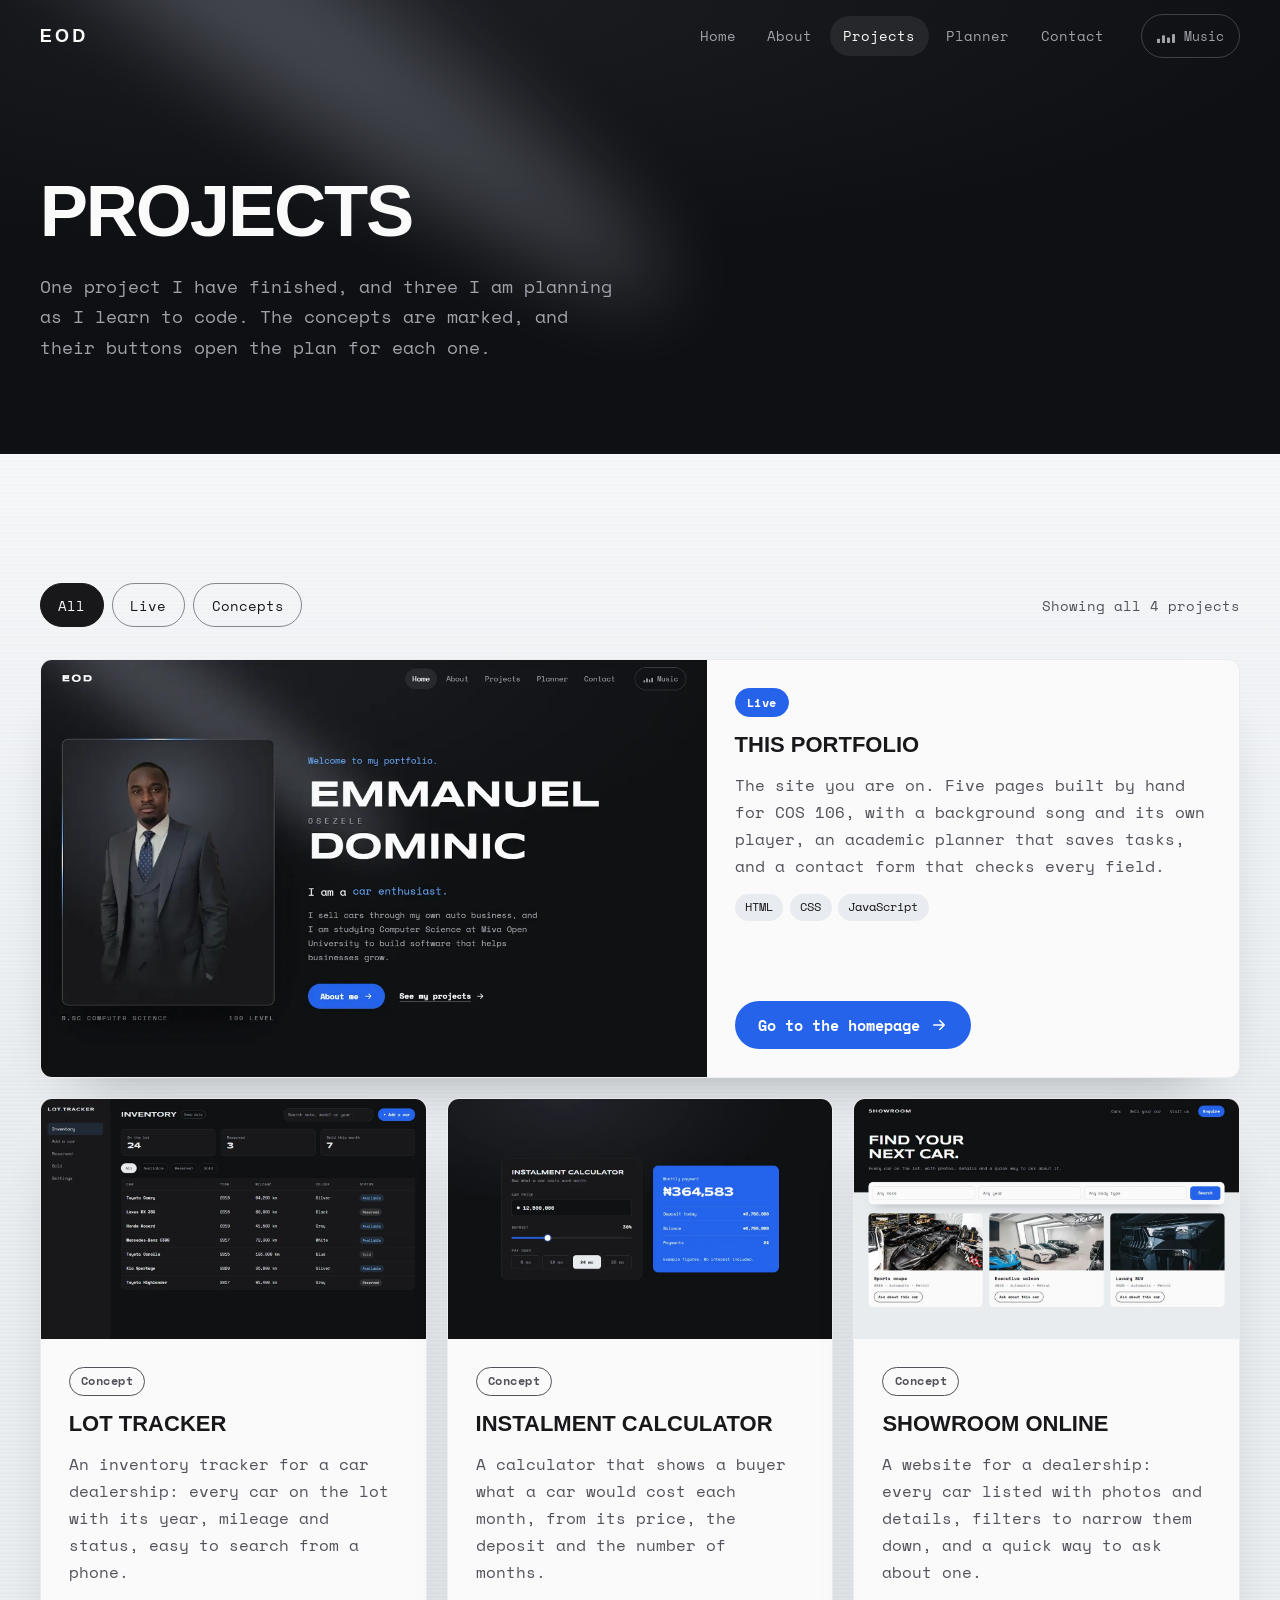
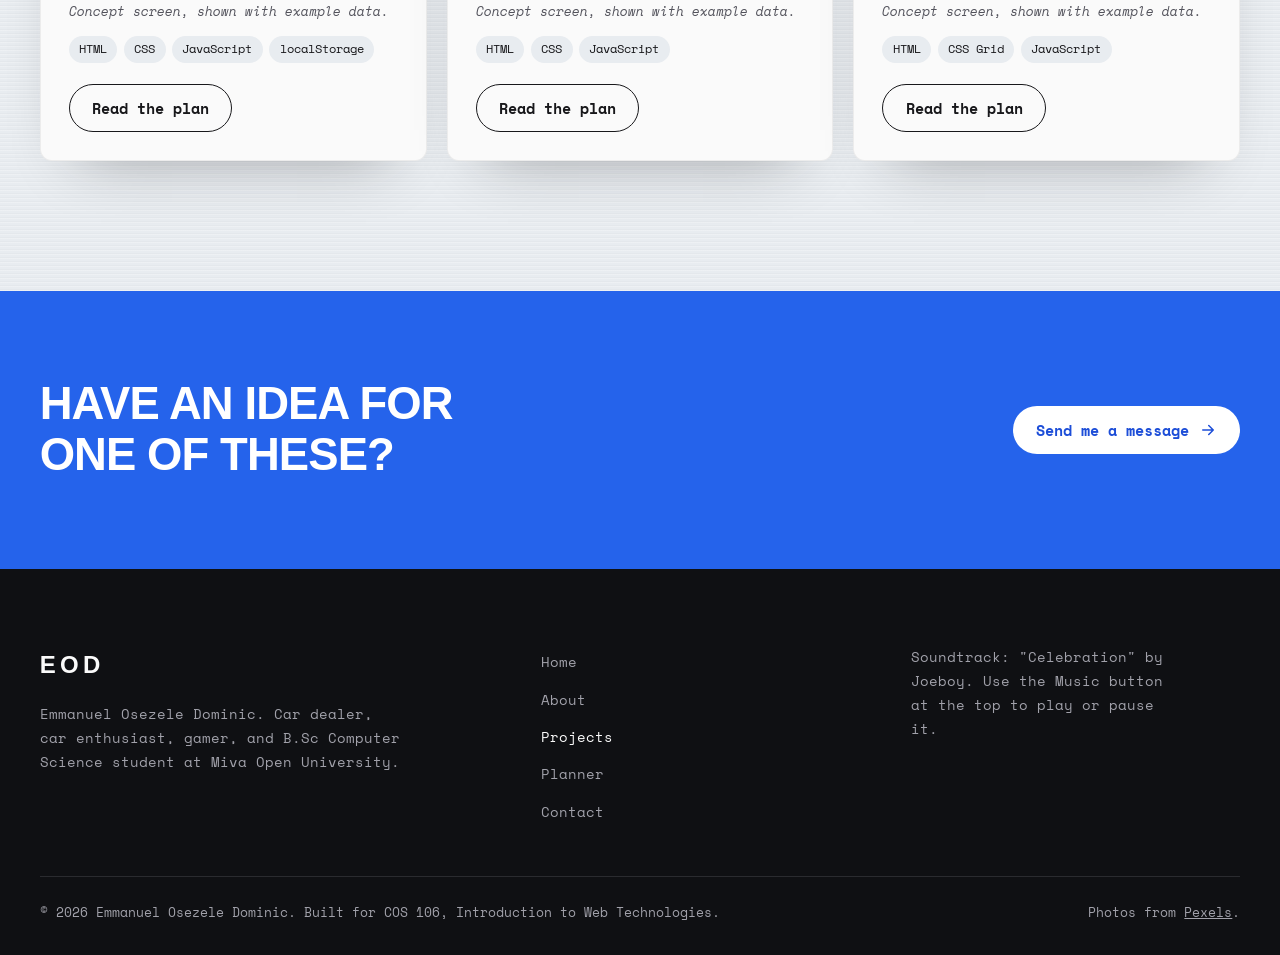
==== projects.html @ 6a136f55 "First Commit This commit contains all the files from the V1 of the site that was made to be a comple" ====
<!DOCTYPE html>
<!--
  projects.html : the PROJECTS page: one live project and three concept projects, with filter buttons and a popup for each plan.

  Like every page, it links to the one shared stylesheet (css/style.css) and the one shared
  script (js/main.js). The header, music player and footer are the same on every page and
  are explained in full in index.html.
-->
<html lang="en">
<head>
  <!-- CHARACTER SET and VIEWPORT: explained in index.html. -->
  <meta charset="UTF-8">
  <meta name="viewport" content="width=device-width, initial-scale=1.0">

  <!-- TITLE AND DESCRIPTION for this page: shown on the browser tab and in search results. -->
  <title>Projects | Emmanuel Osezele Dominic</title>
  <meta name="description" content="Projects by Emmanuel Osezele Dominic: this portfolio, and three concept builds for the car trade.">

  <link rel="icon" href="images/favicon.svg" type="image/svg+xml">

  <!-- GOOGLE FONTS (Syncopate and Space Mono) and THE SHARED STYLESHEET. -->
  <link rel="preconnect" href="https://fonts.googleapis.com">
  <link rel="preconnect" href="https://fonts.gstatic.com" crossorigin>
  <link href="https://fonts.googleapis.com/css2?family=Space+Mono:ital,wght@0,400;0,700;1,400&family=Syncopate:wght@400;700&display=swap" rel="stylesheet">
  <link rel="stylesheet" href="css/style.css">
</head>

<!-- The page-projects class lets the CSS target this page alone if it ever needs to. -->
<body class="page-projects">

  <a class="skip-link" href="#main">Skip to content</a>

  <!-- BACKGROUND MUSIC: the same <audio> element as on every page. If the visitor turned the
       song on, main.js picks it up again here from where it was. -->
  <audio id="bg-audio" src="audio/celebration.mp3" preload="none" loop>
    <p>Your browser cannot play this audio. <a href="audio/celebration.mp3">Download "Celebration" by Joeboy</a>.</p>
  </audio>

  <!-- SITE HEADER AND NAVIGATION: the same on every page. aria-current="page" sits on this
       page's own link, so it is highlighted and screen readers announce "current page". -->
  <header class="site-header" id="site-header">
    <nav class="nav container" aria-label="Main">
      <a class="nav__brand" href="index.html" aria-label="Emmanuel Osezele Dominic, home">EOD</a>

      <ul class="nav__links" id="nav-links">
        <li><a href="index.html">Home</a></li>
        <li><a href="about.html">About</a></li>
        <li><a href="projects.html" aria-current="page">Projects</a></li>
        <li><a href="planner.html">Planner</a></li>
        <li><a href="contact.html">Contact</a></li>
      </ul>

      <div class="nav__actions">
        <!-- MUSIC TOGGLE: plays or pauses the song (aria-pressed shows its state). -->
        <button class="music-toggle" id="music-toggle" type="button" aria-pressed="false">
          <span class="eq" aria-hidden="true"><span></span><span></span><span></span><span></span></span>
          <span class="music-toggle__label">Music</span>
        </button>

        <!-- MENU BUTTON: only shown on phones. -->
        <button class="nav__menu-btn" id="menu-btn" type="button" aria-expanded="false" aria-controls="nav-links" aria-label="Open menu">
          <span class="burger" aria-hidden="true"><span></span><span></span></span>
        </button>
      </div>
    </nav>
  </header>

  <main id="main">

    <!-- ================================================================================
         PAGE HERO: the page title and a one-line summary, on the dark background with the
         spotlight. It has the page's single <h1>. hero__fade makes each line fade up in turn.
         ================================================================================ -->
    <section class="page-hero" aria-labelledby="page-title">
      <!-- SPOTLIGHT: the same decorative light as the homepage hero (explained in index.html). -->
      <svg class="spotlight" aria-hidden="true" focusable="false" viewBox="0 0 3787 2842" fill="none" xmlns="http://www.w3.org/2000/svg">
        <g filter="url(#spotlight-blur)">
          <ellipse cx="1924.71" cy="273.501" rx="1924.71" ry="273.501" transform="matrix(-0.822377 -0.568943 -0.568943 0.822377 3631.88 2291.09)" fill="#DCE6F7" fill-opacity="0.21"></ellipse>
        </g>
        <defs>
          <filter id="spotlight-blur" x="0.860352" y="0.838989" width="3785.16" height="2840.26" filterUnits="userSpaceOnUse" color-interpolation-filters="sRGB">
            <feFlood flood-opacity="0" result="BackgroundImageFix"></feFlood>
            <feBlend mode="normal" in="SourceGraphic" in2="BackgroundImageFix" result="shape"></feBlend>
            <feGaussianBlur stdDeviation="151" result="blurred"></feGaussianBlur>
          </filter>
        </defs>
      </svg>
      <div class="container page-hero__inner">
        <h1 class="page-hero__title hero__fade" id="page-title" style="--delay: 0.1s">Projects</h1>
        <p class="page-hero__lead hero__fade" style="--delay: 0.25s">One project I have finished, and three I am planning as I learn to code. The concepts are marked, and their buttons open the plan for each one.</p>
      </div>
    </section>

    <!-- ================================================================================
         THE PROJECT LIST
         Filter buttons (All, Live, Concepts) above a grid of project cards. Each card is a
         list item with data-status="live" or "concept"; main.js reads that attribute to hide
         or show cards when a filter is chosen.
         The list's heading is sr-only: on screen the page title already introduces it.
         ================================================================================ -->
    <section class="section section--silver" aria-labelledby="project-list-title">
      <div class="container">
        <h2 class="sr-only" id="project-list-title">Project list</h2>

        <div class="filter-bar">
          <!-- role="group" with a label tells screen readers these buttons belong together. -->
          <div class="filter-bar__chips" role="group" aria-label="Filter projects">
            <button class="chip" type="button" data-filter="all" aria-pressed="true">All</button>
            <button class="chip" type="button" data-filter="live" aria-pressed="false">Live</button>
            <button class="chip" type="button" data-filter="concept" aria-pressed="false">Concepts</button>
          </div>
          <!-- role="status" makes screen readers announce this line when its text changes. -->
          <p class="filter-bar__count" id="project-count" role="status">Showing all 4 projects</p>
        </div>

        <ul class="project-grid" id="project-grid">
          <!-- THE LIVE PROJECT: this website. Its link is real and goes to the homepage. -->
          <li class="project-card project-card--featured reveal" data-status="live">
            <article class="project">
              <div class="project__media">
                <img src="images/projects/portfolio.webp" alt="The homepage of this portfolio, with Emmanuel's photo and name" width="1200" height="750" loading="lazy">
              </div>
              <div class="project__body">
                <span class="pill pill--solid">Live</span>
                <h3 class="card-title">This portfolio</h3>
                <p class="project__desc">The site you are on. Five pages built by hand for COS 106, with a background song and its own player, an academic planner that saves tasks, and a contact form that checks every field.</p>
                <ul class="tags" aria-label="Built with"><li>HTML</li><li>CSS</li><li>JavaScript</li></ul>
                <div class="project__actions">
                  <a class="btn btn--primary" href="index.html">Go to the homepage <svg class="icon" aria-hidden="true" viewBox="0 0 24 24" width="18" height="18"><path d="M5 12h14M13 6l6 6-6 6" fill="none" stroke="currentColor" stroke-width="2" stroke-linecap="round" stroke-linejoin="round"/></svg></a>
                </div>
              </div>
            </article>
          </li>

          <li class="project-card reveal" data-status="concept" style="--delay: 0.08s">
            <article class="project">
              <div class="project__media">
                <img src="images/projects/lot-tracker.webp" alt="Concept screen for Lot Tracker: a table of cars with their year, mileage, colour and status" width="1200" height="750" loading="lazy">
              </div>
              <div class="project__body">
                <span class="pill project__status">Concept</span>
                <h3 class="card-title">Lot Tracker</h3>
                <p class="project__desc">An inventory tracker for a car dealership: every car on the lot with its year, mileage and status, easy to search from a phone.</p>
                <p class="project__note">Concept screen, shown with example data.</p>
                <ul class="tags" aria-label="Would be built with"><li>HTML</li><li>CSS</li><li>JavaScript</li><li>localStorage</li></ul>
                <div class="project__actions">
                  <!-- The hidden words (sr-only) give each button a unique name for screen
                       readers: this one is read as "Read the plan for Lot Tracker". -->
                  <button class="btn btn--outline" type="button" data-plan="plan-lot-tracker" aria-haspopup="dialog">Read the plan<span class="sr-only"> for Lot Tracker</span></button>
                </div>
              </div>
            </article>

            <!-- THE PLAN for this concept. A <template> is never shown on the page by itself;
                 main.js copies its contents into the popup when "Read the plan" is clicked. -->
            <template id="plan-lot-tracker">
              <div class="plan">
                <h3>The problem</h3>
                <p>A dealership needs to know, at any moment, which cars are on the lot, which are reserved and which are sold. A notebook or a long chat thread makes that slow to check.</p>
                <h3>What it would do</h3>
                <ul>
                  <li>List every car with its make, model, year, mileage and colour.</li>
                  <li>Mark each car as available, reserved or sold.</li>
                  <li>Search and filter the list from a phone.</li>
                  <li>Remember everything between visits.</li>
                </ul>
                <h3>What I would use</h3>
                <p>HTML for the screens, CSS for the layout, and JavaScript arrays and functions for the list, saved with localStorage: the same tools as the planner on this site.</p>
              </div>
            </template>
          </li>

          <li class="project-card reveal" data-status="concept" style="--delay: 0.16s">
            <article class="project">
              <div class="project__media">
                <img src="images/projects/instalments.webp" alt="Concept screen for the Instalment Calculator: car price, deposit and months on the left, the monthly payment on the right" width="1200" height="750" loading="lazy">
              </div>
              <div class="project__body">
                <span class="pill project__status">Concept</span>
                <h3 class="card-title">Instalment Calculator</h3>
                <p class="project__desc">A calculator that shows a buyer what a car would cost each month, from its price, the deposit and the number of months.</p>
                <p class="project__note">Concept screen, shown with example data.</p>
                <ul class="tags" aria-label="Would be built with"><li>HTML</li><li>CSS</li><li>JavaScript</li></ul>
                <div class="project__actions">
                  <!-- The hidden words (sr-only) give each button a unique name for screen
                       readers: this one is read as "Read the plan for Instalment Calculator". -->
                  <button class="btn btn--outline" type="button" data-plan="plan-instalments" aria-haspopup="dialog">Read the plan<span class="sr-only"> for Instalment Calculator</span></button>
                </div>
              </div>
            </article>

            <!-- THE PLAN for this concept. A <template> is never shown on the page by itself;
                 main.js copies its contents into the popup when "Read the plan" is clicked. -->
            <template id="plan-instalments">
              <div class="plan">
                <h3>The problem</h3>
                <p>A buyer who wants to pay in instalments needs to know the monthly amount before deciding. Working it out by hand for every car and every deposit takes time.</p>
                <h3>What it would do</h3>
                <ul>
                  <li>Take the car's price, the deposit and the number of months.</li>
                  <li>Show the monthly payment, the deposit and the balance.</li>
                  <li>Update the answer instantly as any number changes.</li>
                  <li>Work comfortably on a phone, in front of the buyer.</li>
                </ul>
                <h3>What I would use</h3>
                <p>An HTML form for the inputs, JavaScript input events to recalculate as the buyer types, and number formatting to show the answer in naira.</p>
              </div>
            </template>
          </li>

          <li class="project-card reveal" data-status="concept" style="--delay: 0.24s">
            <article class="project">
              <div class="project__media">
                <img src="images/projects/showroom.webp" alt="Concept screen for Showroom Online: a dealership website with a search bar and three car listings" width="1200" height="750" loading="lazy">
              </div>
              <div class="project__body">
                <span class="pill project__status">Concept</span>
                <h3 class="card-title">Showroom Online</h3>
                <p class="project__desc">A website for a dealership: every car listed with photos and details, filters to narrow them down, and a quick way to ask about one.</p>
                <p class="project__note">Concept screen, shown with example data.</p>
                <ul class="tags" aria-label="Would be built with"><li>HTML</li><li>CSS Grid</li><li>JavaScript</li></ul>
                <div class="project__actions">
                  <!-- The hidden words (sr-only) give each button a unique name for screen
                       readers: this one is read as "Read the plan for Showroom Online". -->
                  <button class="btn btn--outline" type="button" data-plan="plan-showroom" aria-haspopup="dialog">Read the plan<span class="sr-only"> for Showroom Online</span></button>
                </div>
              </div>
            </article>

            <!-- THE PLAN for this concept. A <template> is never shown on the page by itself;
                 main.js copies its contents into the popup when "Read the plan" is clicked. -->
            <template id="plan-showroom">
              <div class="plan">
                <h3>The problem</h3>
                <p>Buyers like to see what is available before they visit. Photos scattered across chats are hard to browse and easy to lose.</p>
                <h3>What it would do</h3>
                <ul>
                  <li>Show every car with photos and its key details.</li>
                  <li>Filter by make, year and body type.</li>
                  <li>Let a buyer ask about a car with one button.</li>
                  <li>Look good and load fast on a phone.</li>
                </ul>
                <h3>What I would use</h3>
                <p>HTML and CSS Grid for the car listings, and JavaScript to filter them, the same way the filter buttons work on this Projects page.</p>
              </div>
            </template>
          </li>
        </ul>
      </div>
    </section>

    <!-- ================================================================================
         NEXT STEP: a blue band pointing to the Contact page.
         ================================================================================ -->
    <section class="cta-band" aria-labelledby="cta-title">
      <div class="container cta-band__inner">
        <h2 class="cta-band__title" id="cta-title">Have an idea for one of these?</h2>
        <div class="cta-band__actions">
          <a class="btn btn--light" href="contact.html">Send me a message <svg class="icon" aria-hidden="true" viewBox="0 0 24 24" width="18" height="18"><path d="M5 12h14M13 6l6 6-6 6" fill="none" stroke="currentColor" stroke-width="2" stroke-linecap="round" stroke-linejoin="round"/></svg></a>
        </div>
      </div>
    </section>

  </main>

  <!-- FOOTER: identical on every page. main.js writes the current year into data-year. -->
  <footer class="site-footer">
    <div class="container footer__grid">
      <div class="footer__about">
        <p class="footer__brand">EOD</p>
        <p>Emmanuel Osezele Dominic. Car dealer, car enthusiast, gamer, and B.Sc Computer Science student at Miva Open University.</p>
      </div>

      <nav class="footer__nav" aria-label="Footer">
        <ul>
          <li><a href="index.html">Home</a></li>
          <li><a href="about.html">About</a></li>
          <li><a href="projects.html" aria-current="page">Projects</a></li>
          <li><a href="planner.html">Planner</a></li>
          <li><a href="contact.html">Contact</a></li>
        </ul>
      </nav>

      <p class="footer__song">Soundtrack: "Celebration" by Joeboy. Use the Music button at the top to play or pause it.</p>
    </div>

    <div class="container">
      <div class="footer__base">
        <p>&copy; <span data-year>2026</span> Emmanuel Osezele Dominic. Built for COS 106, Introduction to Web Technologies.</p>
        <p>Photos from <a href="https://www.pexels.com" target="_blank" rel="noopener">Pexels</a>.</p>
      </div>
    </div>
  </footer>

  <!-- ==================================================================================
       THE PLAN POPUP
       One shared <dialog>, empty until "Read the plan" is clicked. main.js then writes the
       project's name into the heading, copies the matching <template> into
       .plan-dialog__body, and opens it. Keeping a single heading here (instead of one per
       template) means its id="plan-title" exists only once on the page, as ids must.
       The close button comes first, so it receives keyboard focus when the popup opens;
       Escape also closes it.
       ================================================================================== -->
  <dialog class="modal plan-dialog" id="plan-dialog" aria-labelledby="plan-title">
    <button class="plan-dialog__close" type="button" aria-label="Close the plan" data-close-dialog><svg aria-hidden="true" viewBox="0 0 24 24" width="20" height="20" fill="none" stroke="currentColor" stroke-width="2" stroke-linecap="round"><path d="M18 6 6 18M6 6l12 12"/></svg></button>
    <h2 class="plan-dialog__title" id="plan-title"></h2>
    <div class="plan-dialog__body" id="plan-dialog-body"></div>
  </dialog>

  <!-- THE SHARED SCRIPT, loaded last so every element above already exists when it runs. -->
  <script src="js/main.js"></script>
</body>
</html>
---- css/style.css ----
/* ==========================================================================
   style.css : the ONE external stylesheet for every page of the site.

   Every HTML page links to this file with
     <link rel="stylesheet" href="css/style.css">
   so a change made here updates the whole site at once.

   The design idea: a car showroom. Dark graphite sections are the showroom
   floor at night, light brushed-silver sections are the chrome, and one blue
   (picked to match the navy tie in Emmanuel's photo) marks anything you can
   click. The page alternates dark and light sections, which is the "blend of
   dark and light" that was asked for.

   Contents
     1.  Design tokens (CSS custom properties in :root)
     2.  Reset and base styles
     3.  Layout helpers (container, sections, screen-reader text, skip link)
     4.  Buttons and links
     5.  Header and navigation
     6.  Music toggle and equaliser icon
     7.  Hero (spotlight, name, word rotate, portrait, shine border)
     8.  Facts strip
     9.  Biography and spec table
     10. Two lanes (career aspirations)
     11. Explore bento grid
     12. Footer
     13. Popups (dialog)
     14. Scroll reveal
     15. Keyframe animations
     16. Responsive: tablet (max-width 1024px)
     17. Responsive: mobile (max-width 768px)
     18. Reduced motion
     19. 404 page
     20. Inner pages: shared pieces (page hero, panels, chips, pills, forms, CTA band)
     21. About page
     22. Projects page
     23. Academic planner page
     24. Contact page
   ========================================================================== */


/* ==========================================================================
   1. DESIGN TOKENS
   :root is the top of the page, so variables declared here can be used
   anywhere with var(--name). Defining every colour and font ONCE means the
   whole site stays consistent, and changing the blue, for example, is a
   one-line edit instead of a hunt through hundreds of lines.
   ========================================================================== */
:root {
  /* COLOURS: dark showroom tones */
  --color-ink: #0F1013;            /* deepest background (hero, footer) */
  --color-graphite: #18181B;       /* dark sections */
  --color-graphite-raised: #27272A;/* slightly lighter dark surface (the dark panels on the About page) */
  --color-chrome: #A1A1AA;         /* quieter text on dark backgrounds */

  /* COLOURS: silver tones */
  --color-silver: #E8ECF0;         /* light section background, main text on dark */
  --color-silver-deep: #D4D8DE;    /* lines on silver */
  --color-paper: #FAFAFA;          /* brightest white, headings on dark */
  --color-text-dark: #18181B;      /* main text on silver */
  --color-text-muted: #52525B;     /* quieter text on silver */

  /* COLOURS: the one accent. Each shade is chosen for the background it sits on,
     so text always keeps a contrast ratio of at least 4.5 to 1 (the WCAG minimum). */
  --color-blue: #2563EB;           /* button fills (white text on it reads clearly) */
  --color-blue-deep: #1D4ED8;      /* blue text and outlines on silver, button hover */
  --color-blue-bright: #60A5FA;    /* blue text and lines on dark backgrounds */

  /* FORM COLOURS: input borders need 3:1 contrast against white so people can
     see where a box is (#86868F gives 3.6:1); error text needs 4.5:1 (#B91C1C gives 6.5:1). */
  --color-field-border: #86868F;
  --color-danger: #B91C1C;

  /* Thin divider lines: white or black at low opacity, so they suit any background shade. */
  --color-hairline-dark: rgba(232, 236, 240, 0.12);
  --color-hairline-light: rgba(24, 24, 27, 0.12);

  /* FONTS: each list ends with fallbacks the browser uses while Google Fonts load. */
  --font-display: 'Syncopate', 'Arial Black', sans-serif;
  --font-body: 'Space Mono', 'Courier New', monospace;

  /* TYPE SIZES WITH clamp(MIN, PREFERRED, MAX):
     the preferred value uses vw (1vw = 1% of the screen width), so headings
     grow on big screens and shrink on phones, but never past the min or max. */
  --text-hero: clamp(2.1rem, 0.6rem + 4.9vw, 5.25rem);
  --text-h2: clamp(1.55rem, 1rem + 2.3vw, 3rem);
  --text-h3: clamp(1.05rem, 0.95rem + 0.55vw, 1.375rem);

  /* SPACING */
  --gutter: clamp(1rem, 0.4rem + 2.6vw, 2.5rem);          /* space at the left and right edges */
  --space-section: clamp(4.5rem, 2.5rem + 7vw, 9rem);     /* space above and below each section */
  --nav-height: 72px;
  --radius: 6px;
  --radius-lg: 12px;

  /* MOTION: two easing curves and two durations, reused by every animation.
     --ease-out starts fast and settles gently, which feels responsive.
     --ease-in-out speeds up then slows down, for things moving across the screen. */
  --ease-out: cubic-bezier(0.23, 1, 0.32, 1);
  --ease-in-out: cubic-bezier(0.77, 0, 0.175, 1);
  --duration-fast: 160ms;
  --duration-ui: 250ms;
}


/* ==========================================================================
   2. RESET AND BASE STYLES
   Browsers add their own default margins and sizes. These rules even them
   out so the site looks the same in Chrome, Safari, Firefox and Edge.
   ========================================================================== */

/* BOX SIZING: makes width include padding and border. Without it, a 300px box
   with 20px padding would actually take up 340px, which makes layouts fiddly. */
*,
*::before,
*::after {
  box-sizing: border-box;
}

/* SMOOTH SCROLLING for in-page links (like the skip link).
   text-size-adjust stops phones from enlarging text on their own when rotated. */
html {
  scroll-behavior: smooth;
  -webkit-text-size-adjust: 100%;
}

body {
  margin: 0;
  font-family: var(--font-body);
  font-size: 1rem;           /* 16px, the comfortable reading size on any screen */
  line-height: 1.7;          /* generous line spacing suits a monospaced font */
  color: var(--color-silver);
  background-color: var(--color-ink);
  -webkit-font-smoothing: antialiased;
}

/* Stops the page scrolling while the mobile menu is open (class added by main.js). */
body.is-locked {
  overflow: hidden;
}

/* Images and SVGs behave like blocks and never overflow their container. */
img,
svg {
  display: block;
  max-width: 100%;
}

img {
  height: auto;
}

/* Remove default spacing so every gap on the page is one we chose on purpose. */
h1, h2, h3, p, figure, ul {
  margin: 0;
}

ul {
  padding: 0;
  list-style: none;
}

a {
  color: inherit;
}

/* Buttons do not inherit fonts by default, which would make them look out of place. */
button {
  font: inherit;
  color: inherit;
}

/* FOCUS RING: a clear outline for keyboard users. :focus-visible only shows it
   when the keyboard is being used, so mouse clicks do not leave outlines behind. */
:focus-visible {
  outline: 2px solid var(--color-blue-bright);
  outline-offset: 3px;
}

/* Highlighted (selected) text uses the brand blue. */
::selection {
  background: var(--color-blue);
  color: #fff;
}


/* ==========================================================================
   3. LAYOUT HELPERS
   ========================================================================== */

/* CONTAINER: centres content and stops lines getting too long on wide screens.
   margin-inline: auto splits the leftover space equally on both sides. */
.container {
  width: 100%;
  max-width: 1280px;
  margin-inline: auto;
  padding-inline: var(--gutter);
}

/* SECTIONS: the same top and bottom spacing everywhere gives the page a steady rhythm. */
.section {
  padding-block: var(--space-section);
}

.section--dark {
  background-color: var(--color-graphite);
  color: var(--color-silver);
}

/* BRUSHED SILVER: two background layers on top of the silver colour.
   1. A soft white wash fading down from the top, like light catching metal.
   2. repeating-linear-gradient draws hairline stripes every 4px, which reads
      as the fine grain of brushed metal. They are faint, so text stays crisp. */
.section--silver {
  background-color: var(--color-silver);
  background-image:
    linear-gradient(180deg, rgba(255, 255, 255, 0.55), rgba(255, 255, 255, 0) 45%),
    repeating-linear-gradient(0deg, rgba(255, 255, 255, 0.24) 0 1px, rgba(24, 24, 27, 0.02) 1px 2px, transparent 2px 4px);
  color: var(--color-text-dark);
}

/* SECTION HEADINGS: the wide display font in capitals, tightened slightly
   because Syncopate is very wide. text-wrap: balance evens out line lengths. */
.section-title {
  font-family: var(--font-display);
  font-weight: 700;
  font-size: var(--text-h2);
  line-height: 1.12;
  letter-spacing: -0.02em;
  text-transform: uppercase;
  text-wrap: balance;
}

.section--dark .section-title {
  color: var(--color-paper);
}

/* SCREEN-READER-ONLY TEXT: hidden from sight but still read aloud.
   (display: none would hide it from screen readers too.) */
.sr-only {
  position: absolute;
  width: 1px;
  height: 1px;
  padding: 0;
  margin: -1px;
  overflow: hidden;
  clip: rect(0, 0, 0, 0);
  white-space: nowrap;
  border: 0;
}

/* SKIP LINK: parked above the screen until it receives keyboard focus,
   then it slides into view at the top left. */
.skip-link {
  position: fixed;
  top: 0.75rem;
  left: 0.75rem;
  z-index: 100;
  padding: 0.6rem 1rem;
  border-radius: var(--radius);
  background: var(--color-blue);
  color: #fff;
  font-weight: 700;
  text-decoration: none;
  transform: translateY(-200%);
  transition: transform var(--duration-ui) var(--ease-out);
}

.skip-link:focus {
  transform: translateY(0);
}


/* ==========================================================================
   4. BUTTONS AND LINKS
   ========================================================================== */

/* BASE BUTTON: inline-flex lines the text and icon up side by side and
   centres them vertically. min-height 48px keeps it easy to tap on a phone.
   The transition lists the exact properties that may animate (never "all"),
   so the browser only does the work it needs to. */
.btn {
  display: inline-flex;
  align-items: center;
  justify-content: center;
  gap: 0.6rem;
  min-height: 48px;
  padding: 0.75rem 1.4rem;
  border: 1px solid transparent;
  border-radius: 999px;          /* a huge radius turns the ends into full semicircles (a "pill") */
  font-family: var(--font-body);
  font-weight: 700;
  font-size: 0.9375rem;
  line-height: 1.2;
  text-decoration: none;
  cursor: pointer;
  transition:
    transform var(--duration-fast) var(--ease-out),
    background-color var(--duration-fast) ease,
    border-color var(--duration-fast) ease,
    color var(--duration-fast) ease;
}

/* PRESS FEEDBACK: shrink to 97% while pressed, so the button feels physical. */
.btn:active {
  transform: scale(0.97);
}

.btn--primary {
  background-color: var(--color-blue);
  color: #fff;
}

.btn--ghost {
  background-color: transparent;
  border-color: rgba(232, 236, 240, 0.28);
  color: var(--color-paper);
}

.btn .icon {
  transition: transform var(--duration-fast) var(--ease-out);
}

/* HOVER STYLES live inside this media query: "hover: hover" and "pointer: fine"
   mean a real mouse or trackpad. Phones fire fake hovers on tap, which would
   leave buttons stuck in their hover look, so we only hover where hovering exists. */
@media (hover: hover) and (pointer: fine) {
  .btn--primary:hover {
    background-color: var(--color-blue-deep);
  }

  .btn--primary:hover .icon {
    transform: translateX(3px);
  }

  .btn--ghost:hover {
    border-color: var(--color-silver);
  }
}

/* UNDERLINED ARROW LINK: the quieter, secondary action. The link itself has
   no underline; only the <span> holding the words gets one, so the line runs
   under the text and stops before the SVG arrow. */
.link-arrow {
  display: inline-flex;
  align-items: center;
  gap: 0.5rem;
  min-height: 48px;
  font-weight: 700;
  font-size: 0.9375rem;
  color: var(--color-paper);
  text-decoration: none;
}

.link-arrow span {
  text-decoration: underline;
  text-decoration-thickness: 1px;
  text-decoration-color: rgba(232, 236, 240, 0.4);
  text-underline-offset: 0.35em;
  transition: text-decoration-color var(--duration-fast) ease;
}

.link-arrow .icon {
  transition: transform var(--duration-fast) var(--ease-out);
}

@media (hover: hover) and (pointer: fine) {
  .link-arrow:hover span {
    text-decoration-color: var(--color-blue-bright);
  }

  .link-arrow:hover .icon {
    transform: translateX(4px);
  }
}


/* ==========================================================================
   5. HEADER AND NAVIGATION
   ========================================================================== */

/* FIXED HEADER: position: fixed pins it to the top of the screen while the
   page scrolls underneath. inset: 0 0 auto 0 means top 0, right 0, left 0. */
.site-header {
  position: fixed;
  inset: 0 0 auto 0;
  z-index: 50;
  height: var(--nav-height);
}

/* THE BACKGROUND THAT APPEARS ON SCROLL: drawn on a ::before layer that sits
   behind the links. It starts invisible (opacity 0). When main.js adds
   .is-scrolled, opacity transitions to 1. Fading opacity is smoother than
   fading background-color, because opacity can be animated on the graphics card.
   backdrop-filter blurs whatever scrolls behind the bar, like frosted glass. */
.site-header::before {
  content: "";
  position: absolute;
  inset: 0;
  background: rgba(15, 16, 19, 0.86);
  -webkit-backdrop-filter: blur(14px);
  backdrop-filter: blur(14px);
  border-bottom: 1px solid var(--color-hairline-dark);
  opacity: 0;
  transition: opacity var(--duration-ui) var(--ease-out);
}

.site-header.is-scrolled::before,
.site-header.is-menu-open::before {
  opacity: 1;
}

/* FLEXBOX ROW: puts the brand, links and buttons side by side.
   justify-content: space-between pushes the brand to the left edge and the
   rest to the right. align-items: center lines them up vertically. */
.nav {
  position: relative;  /* sits above the ::before background */
  height: 100%;
  display: flex;
  align-items: center;
  justify-content: space-between;
  gap: 1.5rem;
}

.nav__brand {
  font-family: var(--font-display);
  font-weight: 700;
  font-size: 1.125rem;
  letter-spacing: 0.18em;
  text-decoration: none;
  color: var(--color-paper);
}

/* margin-left: auto on a flex item soaks up all spare space to its left,
   pushing the links over towards the buttons. */
.nav__links {
  display: flex;
  gap: 0.25rem;
  margin-left: auto;
}

.nav__links a {
  display: block;
  padding: 0.5rem 0.85rem;
  border-radius: 999px;
  font-size: 0.875rem;
  text-decoration: none;
  color: var(--color-chrome);
  transition: color var(--duration-fast) ease, background-color var(--duration-fast) ease;
}

/* The current page gets brighter text and a faint pill behind it. */
.nav__links a[aria-current="page"] {
  color: var(--color-paper);
  background-color: rgba(232, 236, 240, 0.08);
}

@media (hover: hover) and (pointer: fine) {
  .nav__links a:hover {
    color: var(--color-paper);
  }
}

.nav__actions {
  display: flex;
  align-items: center;
  gap: 0.5rem;
}

/* The menu button only appears on mobile (see section 17). */
.nav__menu-btn {
  display: none;
}


/* ==========================================================================
   6. MUSIC TOGGLE AND EQUALISER ICON
   ========================================================================== */
.music-toggle {
  display: inline-flex;
  align-items: center;
  gap: 0.55rem;
  min-height: 44px;
  padding: 0.45rem 0.95rem;
  border: 1px solid rgba(232, 236, 240, 0.22);
  border-radius: 999px;
  background: transparent;
  color: var(--color-chrome);
  font-size: 0.8125rem;
  cursor: pointer;
  transition:
    transform var(--duration-fast) var(--ease-out),
    border-color var(--duration-fast) ease,
    color var(--duration-fast) ease;
}

.music-toggle:active {
  transform: scale(0.97);
}

/* ATTRIBUTE SELECTOR: [aria-pressed="true"] matches the button only while
   main.js says the music is playing, so the "on" look follows the real state. */
.music-toggle[aria-pressed="true"] {
  color: var(--color-paper);
  border-color: var(--color-blue-bright);
}

@media (hover: hover) and (pointer: fine) {
  .music-toggle:hover {
    color: var(--color-paper);
    border-color: var(--color-silver);
  }
}

/* EQUALISER: four thin bars in a row, aligned to the bottom.
   Each bar is scaled down to 30% height with transform: scaleY().
   transform-origin: bottom makes them grow upwards from their base. */
.eq {
  display: inline-flex;
  align-items: flex-end;
  gap: 2px;
  height: 14px;
}

.eq span {
  width: 3px;
  height: 100%;
  border-radius: 1px;
  background-color: currentColor;  /* takes the text colour of the button */
  transform-origin: bottom;
  transform: scaleY(0.3);
}

/* Give the resting bars slightly different heights so they look like an equaliser. */
.eq span:nth-child(2) { transform: scaleY(0.55); }
.eq span:nth-child(3) { transform: scaleY(0.4); }
.eq span:nth-child(4) { transform: scaleY(0.65); }

/* While music plays (or in the popup's demo icon) the bars rise and fall.
   Negative delays start each bar part-way through the loop, so they move out of step. */
.music-toggle.is-playing .eq span,
.eq.is-demo span {
  animation: eq-level 900ms ease-in-out infinite alternate;
}

.music-toggle.is-playing .eq span:nth-child(2),
.eq.is-demo span:nth-child(2) { animation-duration: 700ms; animation-delay: -300ms; }

.music-toggle.is-playing .eq span:nth-child(3),
.eq.is-demo span:nth-child(3) { animation-duration: 1000ms; animation-delay: -600ms; }

.music-toggle.is-playing .eq span:nth-child(4),
.eq.is-demo span:nth-child(4) { animation-duration: 800ms; animation-delay: -150ms; }

.eq--large {
  height: 28px;
  gap: 4px;
  color: var(--color-blue-bright);
}

.eq--large span {
  width: 5px;
  border-radius: 2px;
}


/* ==========================================================================
   7. HERO
   ========================================================================== */

/* THE HERO SECTION fills the screen (100svh = 100% of the small viewport
   height, which stays correct on phones whose address bar slides in and out).
   overflow: hidden trims the huge spotlight so it cannot cause sideways scrolling.
   isolation: isolate starts a fresh stacking layer, so the z-index values
   inside the hero cannot clash with the rest of the page. */
.hero {
  position: relative;
  min-height: 100svh;
  display: flex;
  align-items: center;
  padding-top: calc(var(--nav-height) + 2.5rem);
  padding-bottom: 4rem;
  overflow: hidden;
  isolation: isolate;
  background:
    radial-gradient(120% 80% at 30% 0%, #1C1D22 0%, var(--color-ink) 62%);
}

/* SPOTLIGHT (Aceternity port). Positioned far up and to the left, then the
   "spotlight" keyframes (section 15) slide it into place while fading it in.
   It starts at opacity 0; "forwards" keeps the final frame after it finishes. */
.spotlight {
  position: absolute;
  z-index: 0;
  top: -5rem;
  left: 15rem;
  width: 84%;
  height: 169%;
  opacity: 0;
  pointer-events: none;   /* clicks pass straight through it */
  animation: spotlight 2s var(--ease-out) 0.75s 1 forwards;
}

/* CSS GRID, TWO COLUMNS: "auto" makes the first column exactly as wide as
   the photo inside it; minmax(0, 1fr) gives the text column all the space
   that is left. So however the photo is sized, the text sits a steady gap
   away from it instead of drifting off to the right. */
.hero__inner {
  position: relative;
  z-index: 1;   /* above the spotlight */
  display: grid;
  grid-template-columns: auto minmax(0, 1fr);
  column-gap: clamp(2rem, 5vw, 5rem);
  align-items: center;
}

.hero__copy {
  grid-column: 2;
  grid-row: 1;
}

/* "Welcome to my portfolio.": a plain sentence in blue, the first thing a
   visitor reads, set just above the name. */
.hero__welcome {
  font-size: clamp(0.95rem, 0.9rem + 0.25vw, 1.0625rem);
  color: var(--color-blue-bright);
}

/* THE NAME: the biggest text on the page. */
.hero__name {
  margin-block: 1.1rem 1.6rem;
  font-family: var(--font-display);
  font-weight: 700;
  font-size: var(--text-hero);
  line-height: 0.98;
  letter-spacing: -0.03em;
  text-transform: uppercase;
  color: var(--color-paper);
}

/* MASKED LINES: each .line hides anything that sticks out of it. The text
   inside (.line__inner) starts pushed 105% down, out of sight, and the
   "rise" animation slides it up into place. The --delay variable set in
   the HTML staggers the two lines so they arrive one after the other. */
.line {
  display: block;
  overflow: hidden;
  padding-bottom: 0.06em;
}

.line__inner {
  display: inline-block;
  transform: translateY(105%);
  animation: rise 1s var(--ease-out) var(--delay, 0s) forwards;
}

/* The middle name sits small, in the body font, above "Dominic". */
.hero__middle {
  display: block;
  margin-bottom: 0.7em;
  font-family: var(--font-body);
  font-weight: 400;
  font-size: clamp(0.75rem, 0.65rem + 0.35vw, 0.95rem);
  letter-spacing: 0.45em;
  color: var(--color-chrome);
}

/* FADE-UP ENTRANCE for the smaller hero pieces: start invisible and 12px low,
   then "fade-up" brings them into place, each after its own --delay. */
.hero__fade {
  opacity: 0;
  transform: translateY(12px);
  animation: fade-up 0.8s var(--ease-out) var(--delay, 0s) forwards;
}

.hero__role {
  font-size: clamp(1rem, 0.92rem + 0.45vw, 1.25rem);
  line-height: 1.5;
  color: var(--color-paper);
}

/* WORD ROTATE (Magic UI port). inline-block lets the word move up and down;
   overflow: hidden clips it while it slides, so it appears to drop in and
   out of a slot. vertical-align: bottom keeps it on the same baseline. */
.word-rotate {
  display: inline-block;
  overflow: hidden;
  vertical-align: bottom;
  padding-block: 0.08em;
  color: var(--color-blue-bright);
}

.word-rotate__word {
  display: inline-block;
  white-space: nowrap;
}

.hero__intro {
  max-width: 46ch;    /* "ch" is the width of one character, so this caps lines at about 46 characters */
  margin-top: 1rem;
  color: var(--color-chrome);
}

.hero__actions {
  display: flex;
  flex-wrap: wrap;    /* lets the link drop below the button if space runs out */
  align-items: center;
  gap: 0.75rem 1.75rem;
  margin-top: 2.25rem;
}

/* THE PORTRAIT: column 1, row 1 (beside the text).
   min() picks the smallest of three widths:
     32vw   about a third of the screen width,
     460px  a sensible maximum on very wide screens,
     the height-based value, which keeps the whole 4:5 photo visible on
     short laptop screens (the photo's height is its width divided by 0.8). */
.hero__portrait {
  grid-column: 1;
  grid-row: 1;
  width: min(32vw, 460px, calc((100svh - var(--nav-height) - 10rem) * 0.8));
}

/* THE FRAME, a little photo studio: aspect-ratio keeps it 4 wide by 5 tall
   at any width, and overflow: hidden crops everything to the rounded corners.
   The photo has a transparent background, so what shows behind him is this
   radial gradient: a pool of soft grey light high up behind his shoulders,
   falling away to graphite at the edges, like a studio backdrop under a lamp. */
.shine-frame {
  position: relative;
  aspect-ratio: 4 / 5;
  overflow: hidden;
  border-radius: var(--radius-lg);
  background:
    radial-gradient(75% 55% at 50% 22%, #4B4E57 0%, #2C2E34 45%, var(--color-graphite) 100%);
  box-shadow: 0 40px 80px -32px rgba(0, 0, 0, 0.75);
}

/* object-fit: cover fills the frame without stretching (it would crop if
   the shapes differed; here the photo is already 4:5, so nothing is lost). */
.shine-frame img {
  width: 100%;
  height: 100%;
  object-fit: cover;
}

/* FLOOR FADE: a gradient over the bottom third of the frame, from solid
   graphite up to transparent. The photo is cut off at the waist, and this
   lets him fade into the dark instead of ending at a hard line. */
.shine-frame::after {
  content: "";
  position: absolute;
  inset: auto 0 0 0;   /* stretch along the bottom edge */
  height: 32%;
  background: linear-gradient(to top, var(--color-graphite) 6%, rgba(24, 24, 27, 0));
  pointer-events: none;
}

/* PORTRAIT ENTRANCE: the photo fades in while easing from 106% size down to
   100%, like a camera settling. */
.hero__photo-in img {
  animation: settle 1.4s var(--ease-out) 0.1s both;
}

/* SHINE BORDER (Magic UI port).
   A layer the same size as the frame, with 2px of padding.
   The MASK keeps only the 2px ring around the edge: the first mask layer
   covers the content box (inside the padding), the second covers the whole
   box, and mask-composite: exclude keeps only where they do NOT overlap,
   which is the padding ring. -webkit- versions are for Safari. */
.shine-border {
  position: absolute;
  inset: 0;
  z-index: 1;   /* above the floor fade, so the ring stays visible all the way round */
  padding: 2px;
  border-radius: inherit;
  overflow: hidden;
  pointer-events: none;
  background-color: rgba(232, 236, 240, 0.16);   /* faint steady edge underneath the moving light */
  -webkit-mask-image: linear-gradient(#fff 0 0), linear-gradient(#fff 0 0);
  -webkit-mask-clip: content-box, border-box;
  -webkit-mask-composite: xor;
  mask-image: linear-gradient(#fff 0 0), linear-gradient(#fff 0 0);
  mask-clip: content-box, border-box;
  mask-composite: exclude;
}

/* THE MOVING LIGHT: a layer three times the frame's size holding a thin ring
   of blue and white light (a radial gradient: transparent, then a narrow
   band of colour between 40% and 60%, then transparent again). Sliding the
   layer diagonally makes that band sweep along the visible edge.
   The original component moved background-position; we move the layer with
   transform instead, which the graphics card can do without repainting.
   -66.667% of 300% equals the same 200% shift the original made. */
.shine-border__light {
  position: absolute;
  top: 0;
  left: 0;
  width: 300%;
  height: 300%;
  background-image: radial-gradient(transparent 40%, var(--color-blue-bright) 47%, var(--color-paper) 50%, var(--color-blue-bright) 53%, transparent 60%);
  animation: shine 14s linear infinite;
}

/* The two short labels under the photo. */
.hero__caption {
  display: flex;
  justify-content: space-between;
  margin-top: 0.9rem;
  font-size: 0.75rem;
  letter-spacing: 0.2em;
  text-transform: uppercase;
  color: var(--color-chrome);
}


/* ==========================================================================
   8. FACTS STRIP
   ========================================================================== */

/* THE BAND: a blue strip, like a racing stripe between the dark hero and the
   silver section, listing a few facts about Emmanuel. It holds still: the
   words are short, so there is no need to move them to fit them in. */
.facts-strip {
  padding-block: 1.1rem;
  background-color: var(--color-blue);
  color: #fff;
}

/* FLEX ROW THAT WRAPS: the items sit side by side, centred. flex-wrap: wrap
   lets them flow onto a second line on narrow screens instead of overflowing.
   The gap has two values: space between lines, then space between items. */
.facts-strip__list {
  display: flex;
  flex-wrap: wrap;
  justify-content: center;
  gap: 0.6rem 2.5rem;
}

.facts-strip__list li {
  display: flex;
  align-items: center;
  gap: 0.75rem;
  font-family: var(--font-display);
  font-weight: 700;
  font-size: 0.75rem;
  letter-spacing: 0.08em;
  text-transform: uppercase;
  white-space: nowrap;   /* keep each fact on one line */
}

/* A small diamond before each item: a 6px square rotated 45 degrees. */
.facts-strip__list li::before {
  content: "";
  width: 6px;
  height: 6px;
  background-color: currentColor;
  opacity: 0.6;
  transform: rotate(45deg);
}


/* ==========================================================================
   9. BIOGRAPHY AND SPEC TABLE
   ========================================================================== */

/* TWO-COLUMN GRID: text on the left (slightly wider: 1.1fr), table on the right.
   "fr" means a fraction of the free space. */
.bio__grid {
  display: grid;
  grid-template-columns: 1.1fr 1fr;
  gap: clamp(2.5rem, 6vw, 6rem);
  align-items: start;
}

.bio__text p {
  max-width: 54ch;
  margin-top: 1.25rem;
  color: var(--color-text-muted);
}

/* The first paragraph is the lead: a little larger and darker. */
.bio__text .section-title + p {
  margin-top: 1.75rem;
  font-size: 1.125rem;
  color: var(--color-text-dark);
}

/* THE SPEC CARD: a bright white panel that lifts off the silver background
   with a soft, low shadow, like a printed sheet on a showroom stand. */
.bio__spec {
  padding: 1.75rem 1.75rem 0.75rem;
  border: 1px solid rgba(24, 24, 27, 0.06);
  border-radius: var(--radius-lg);
  background-color: var(--color-paper);
  box-shadow: 0 30px 60px -36px rgba(24, 24, 27, 0.45);
}

/* THE TABLE: border-collapse: collapse merges neighbouring cell borders into
   single lines (otherwise every cell draws its own, doubling them up). */
.spec-table {
  width: 100%;
  border-collapse: collapse;
}

.spec-table caption {
  padding-bottom: 1rem;
  text-align: left;
  font-family: var(--font-display);
  font-weight: 700;
  font-size: 0.8125rem;
  letter-spacing: 0.18em;
  text-transform: uppercase;
  color: var(--color-text-dark);
}

.spec-table th,
.spec-table td {
  padding: 0.9rem 0;
  border-top: 1px solid var(--color-silver-deep);
  text-align: left;
  vertical-align: top;
}

/* Row labels: small, grey capitals. Values: bold and dark. */
.spec-table th {
  width: 42%;
  padding-right: 1rem;
  font-weight: 400;
  font-size: 0.8125rem;
  letter-spacing: 0.08em;
  text-transform: uppercase;
  color: var(--color-text-muted);
}

.spec-table td {
  font-weight: 700;
  font-size: 0.9375rem;
  color: var(--color-text-dark);
}


/* ==========================================================================
   10. TWO LANES (career aspirations)
   ========================================================================== */
.lanes__head {
  display: flex;
  flex-wrap: wrap;
  align-items: flex-end;
  justify-content: space-between;
  gap: 1rem 2rem;
  margin-bottom: clamp(2.5rem, 5vw, 4.5rem);
}

.lanes__lead {
  max-width: 32ch;
  color: var(--color-chrome);
}

/* THREE-COLUMN GRID: lane, road marking, lane.
   "auto" makes the middle column exactly as wide as the marking needs. */
.lanes__grid {
  display: grid;
  grid-template-columns: 1fr auto 1fr;
  gap: clamp(1.5rem, 4vw, 4rem);
  align-items: start;
}

/* The second lane starts lower than the first, so the two read as lanes
   on a road rather than two boxes in a row. */
.lane--offset {
  margin-top: clamp(3rem, 8vw, 7rem);
}

.lane__img {
  width: 100%;
  aspect-ratio: 4 / 3;
  object-fit: cover;
  border-radius: var(--radius-lg);
}

.lane__body {
  padding-top: 1.5rem;
}

.lane__title {
  margin-bottom: 0.75rem;
  font-family: var(--font-display);
  font-weight: 700;
  font-size: var(--text-h3);
  text-transform: uppercase;
  color: var(--color-paper);
}

.lane__body p:last-child {
  max-width: 44ch;
  color: var(--color-chrome);
}

/* THE ROAD MARKING: a 4px-wide strip as tall as the lanes (align-self: stretch).
   Its ::before layer is drawn with a repeating gradient: 22px of white, then
   22px of nothing, over and over, which makes dashes. The layer starts one
   dash-pair (44px) above the strip and slides down by exactly 44px on a loop,
   so the dashes appear to flow past forever, like driving down a road. */
.lanes__divider {
  position: relative;
  align-self: stretch;
  width: 4px;
  overflow: hidden;
  border-radius: 2px;
}

.lanes__divider::before {
  content: "";
  position: absolute;
  inset: -44px 0 0 0;
  background-image: repeating-linear-gradient(to bottom, rgba(232, 236, 240, 0.55) 0 22px, transparent 22px 44px);
  animation: road 1.6s linear infinite;
}


/* ==========================================================================
   11. EXPLORE BENTO GRID (Magic UI "Bento Grid" + "Magic Card" ports)
   ========================================================================== */
.explore .section-title {
  margin-bottom: clamp(2rem, 4vw, 3rem);
}

/* THE MOSAIC: 3 equal columns. grid-auto-rows sets the height of every row.
   Tiles then claim extra space with "span": About spans 2 columns,
   Projects spans 2 rows, and the rest fill the gaps automatically. */
.bento {
  display: grid;
  grid-template-columns: repeat(3, minmax(0, 1fr));
  grid-auto-rows: clamp(15rem, 21vw, 19rem);
  gap: 1rem;
}

.bento-card--about {
  grid-column: span 2;
}

.bento-card--projects {
  grid-column: 3;
  grid-row: span 2;
}

/* EACH TILE is one link. position: relative lets the photo, shading and glow
   be layered inside it with position: absolute. flex + align-items: flex-end
   pushes the text to the bottom of the tile. */
.bento-card {
  position: relative;
  isolation: isolate;
  display: flex;
  align-items: flex-end;
  overflow: hidden;
  border-radius: var(--radius-lg);
  background-color: var(--color-graphite);
  color: var(--color-paper);
  text-decoration: none;
}

.bento-card:focus-visible {
  outline-color: var(--color-blue-deep);
  outline-offset: 4px;
}

/* The photo fills the tile behind everything else (z-index: -2). */
.bento-card__img {
  position: absolute;
  inset: 0;
  z-index: -2;
  width: 100%;
  height: 100%;
  object-fit: cover;
  transition: transform 0.7s var(--ease-out);
}

/* SHADING: a dark gradient from the bottom up, so the white text on top of
   the photo always has enough contrast to read. */
.bento-card::after {
  content: "";
  position: absolute;
  inset: 0;
  z-index: -1;
  background: linear-gradient(to top, rgba(15, 16, 19, 0.94) 0%, rgba(15, 16, 19, 0.55) 42%, rgba(15, 16, 19, 0) 100%);
}

/* THE POINTER GLOW (Magic Card, orb mode): a soft circle of blue-white light.
   main.js moves it to the pointer with transform. It is invisible until the
   card is hovered. mix-blend-mode: screen adds its light to the photo below,
   the way a real light brightens a surface. */
.bento-card__glow {
  position: absolute;
  top: 0;
  left: 0;
  z-index: 0;
  width: 380px;
  height: 380px;
  border-radius: 50%;
  background: radial-gradient(circle, rgba(96, 165, 250, 0.42), rgba(232, 236, 240, 0.12) 45%, transparent 70%);
  mix-blend-mode: screen;
  opacity: 0;
  pointer-events: none;
  transform: translate(-50%, -50%);
  transition: opacity 300ms var(--ease-out), transform 160ms var(--ease-out);
}

.bento-card__content {
  position: relative;
  z-index: 1;
  display: flex;
  flex-direction: column;
  gap: 0.45rem;
  width: 100%;
  padding: clamp(1.25rem, 2.4vw, 2rem);
}

.bento-card__title {
  font-family: var(--font-display);
  font-weight: 700;
  font-size: var(--text-h3);
  line-height: 1.2;
  text-transform: uppercase;
}

.bento-card__text {
  max-width: 40ch;
  font-size: 0.9375rem;
  line-height: 1.6;
  color: rgba(232, 236, 240, 0.86);
}

.bento-card__cta {
  display: inline-flex;
  align-items: center;
  gap: 0.5rem;
  margin-top: 0.6rem;
  font-weight: 700;
  font-size: 0.875rem;
}

/* The SVG arrow inside the link text slides a little to the right on hover. */
.bento-card__cta .icon {
  transition: transform var(--duration-fast) var(--ease-out);
}

/* THE CONTACT TILE has no photo: a solid block of brand blue instead. */
.bento-card--contact {
  background-color: var(--color-blue);
}

.bento-card--contact::after {
  display: none;
}

.bento-card--contact .bento-card__text {
  color: #fff;
}

@media (hover: hover) and (pointer: fine) {
  .bento-card:hover .bento-card__glow {
    opacity: 1;
  }

  .bento-card:hover .bento-card__img {
    transform: scale(1.04);
  }

  .bento-card:hover .bento-card__cta .icon {
    transform: translateX(4px);
  }
}


/* ==========================================================================
   12. FOOTER
   ========================================================================== */
.site-footer {
  padding-top: clamp(3.5rem, 6vw, 5rem);
  background-color: var(--color-ink);
  color: var(--color-chrome);
  font-size: 0.875rem;
}

/* THREE COLUMNS: about text (widest), links, song credit. */
.footer__grid {
  display: grid;
  grid-template-columns: 1.4fr 1fr 1fr;
  gap: 2.5rem;
  padding-bottom: 3rem;
}

.footer__brand {
  margin-bottom: 1rem;
  font-family: var(--font-display);
  font-weight: 700;
  font-size: 1.5rem;
  letter-spacing: 0.18em;
  color: var(--color-paper);
}

.footer__about p:last-child {
  max-width: 40ch;
}

.footer__nav ul {
  display: grid;
  gap: 0.25rem;
}

.footer__nav a {
  display: inline-block;
  padding-block: 0.3rem;
  text-decoration: none;
  transition: color var(--duration-fast) ease;
}

.footer__nav a[aria-current="page"] {
  color: var(--color-paper);
}

@media (hover: hover) and (pointer: fine) {
  .footer__nav a:hover {
    color: var(--color-paper);
  }
}

.footer__song {
  max-width: 30ch;
}

/* BOTTOM STRIP: copyright and credits, with a thin line above. */
.footer__base {
  display: flex;
  flex-wrap: wrap;
  justify-content: space-between;
  gap: 0.5rem 2rem;
  padding-top: 1.5rem;      /* space between the line and the text */
  padding-bottom: 2rem;
  border-top: 1px solid var(--color-hairline-dark);
  font-size: 0.8125rem;
}


/* ==========================================================================
   13. POPUPS (<dialog>)
   The site has two popups: the music question on the homepage and the
   project plans on the Projects page. Both carry the class "modal", so they
   share these rules. The browser already centres a modal <dialog> on screen
   and dims the page with a ::backdrop layer; we restyle both and animate
   them in and out.
   ========================================================================== */
.modal {
  max-height: 88svh;            /* never taller than the screen; extra content scrolls inside */
  padding: 2rem;
  border: 1px solid var(--color-hairline-dark);
  border-radius: var(--radius-lg);
  background-color: var(--color-graphite);
  color: var(--color-silver);
  box-shadow: 0 40px 80px -20px rgba(0, 0, 0, 0.6);
}

/* [open] matches the dialog while it is showing. The entrance plays once
   when it opens: 250ms, fading in while growing from 96% to full size.
   (Never from 0: nothing in the real world appears from nothing.) */
.modal[open] {
  animation: dialog-in var(--duration-ui) var(--ease-out);
}

.modal::backdrop {
  background: rgba(10, 11, 13, 0.66);
}

.modal[open]::backdrop {
  animation: fade-in var(--duration-ui) var(--ease-out);
}

/* main.js adds .is-closing first, waits for this shorter exit animation,
   then really closes the dialog. Exits are quicker than entrances: the
   visitor has already decided, so we get out of their way. */
.modal.is-closing {
  animation: dialog-out var(--duration-fast) var(--ease-out) forwards;
}

.modal.is-closing::backdrop {
  animation: fade-out var(--duration-fast) var(--ease-out) forwards;
}

/* The music popup is small and narrow. */
.music-dialog {
  width: min(92vw, 440px);
}

.music-dialog__title {
  margin: 1.25rem 0 0.75rem;
  font-family: var(--font-display);
  font-weight: 700;
  font-size: 1.05rem;
  line-height: 1.35;
  text-transform: uppercase;
  color: var(--color-paper);
}

.music-dialog__text {
  font-size: 0.9375rem;
  color: var(--color-chrome);
}

.music-dialog__actions {
  display: flex;
  flex-wrap: wrap;
  gap: 0.75rem;
  margin-top: 1.75rem;
}


/* ==========================================================================
   14. SCROLL REVEAL
   @media (scripting: enabled) only applies these rules when JavaScript is
   running. That matters: if JavaScript were switched off, nothing would ever
   add .revealed, and hidden content would stay hidden forever. This way,
   without JavaScript, everything is simply visible from the start.
   ========================================================================== */
@media (scripting: enabled) {
  .reveal {
    opacity: 0;
    transform: translateY(24px);
    transition:
      opacity 0.8s var(--ease-out) var(--delay, 0s),
      transform 0.8s var(--ease-out) var(--delay, 0s);
  }

  /* main.js adds .revealed when the element scrolls into view. */
  .reveal.revealed {
    opacity: 1;
    transform: none;
  }
}


/* ==========================================================================
   15. KEYFRAME ANIMATIONS
   @keyframes defines the steps of an animation; elements use them by name
   with the animation property. Only transform and opacity change, because
   those two can animate smoothly on the graphics card.
   ========================================================================== */

/* Aceternity's spotlight: slides from up-left and grows from half size. */
@keyframes spotlight {
  from {
    opacity: 0;
    transform: translate(-72%, -62%) scale(0.5);
  }
  to {
    opacity: 1;
    transform: translate(-50%, -40%) scale(1);
  }
}

/* Name lines rising into their masks. */
@keyframes rise {
  to {
    transform: translateY(0);
  }
}

/* Small hero items fading up into place. */
@keyframes fade-up {
  to {
    opacity: 1;
    transform: translateY(0);
  }
}

/* The portrait settling. */
@keyframes settle {
  from {
    opacity: 0;
    transform: scale(1.06);
  }
  to {
    opacity: 1;
    transform: scale(1);
  }
}

/* Shine border light travelling corner to corner and back. */
@keyframes shine {
  0%,
  100% {
    transform: translate(0, 0);
  }
  50% {
    transform: translate(-66.667%, -66.667%);
  }
}

/* Road marking dashes flowing down (desktop) or sideways (mobile). */
@keyframes road {
  to {
    transform: translateY(44px);
  }
}

@keyframes road-across {
  to {
    transform: translateX(44px);
  }
}

/* Equaliser bars rising and falling between short and full height. */
@keyframes eq-level {
  from {
    transform: scaleY(0.25);
  }
  to {
    transform: scaleY(1);
  }
}

/* Popup in and out. A keyframe with only "from" animates from those values
   to the element's normal style; one with only "to" animates from normal to those values. */
@keyframes dialog-in {
  from {
    opacity: 0;
    transform: scale(0.96);
  }
}

@keyframes dialog-out {
  to {
    opacity: 0;
    transform: scale(0.96);
  }
}

@keyframes fade-in {
  from {
    opacity: 0;
  }
  to {
    opacity: 1;
  }
}

@keyframes fade-out {
  to {
    opacity: 0;
  }
}


/* ==========================================================================
   16. RESPONSIVE: TABLET (screens 1024px wide or less)
   A media query applies the rules inside it only when its condition is true.
   These override the desktop rules above for medium screens.
   ========================================================================== */
@media (max-width: 1024px) {
  .spotlight {
    width: 138%;
  }

  /* The text column is narrower here, so the name gets a smaller size
     (redefining the variable changes every place that uses it). */
  :root {
    --text-hero: clamp(2.1rem, 5.4vw, 4rem);
  }

  /* Tablets held upright are very tall, so a full-screen hero would leave
     big empty bands above and below the content. Let the hero be as tall as
     its content instead, with generous padding. */
  .hero {
    min-height: auto;
    padding-top: calc(var(--nav-height) + 4rem);
    padding-bottom: 5rem;
  }

  .hero__portrait {
    width: min(40vw, calc((100svh - var(--nav-height) - 10rem) * 0.8));
  }

  /* Bento: two columns. About still spans both; Projects stays tall. */
  .bento {
    grid-template-columns: repeat(2, minmax(0, 1fr));
    grid-auto-rows: 16rem;
  }

  .bento-card--projects {
    grid-column: auto;
  }

  .footer__grid {
    grid-template-columns: 1fr 1fr;
  }

  .footer__about {
    grid-column: 1 / -1;   /* the about text takes a full row on its own */
  }
}


/* ==========================================================================
   17. RESPONSIVE: MOBILE (screens 768px wide or less)
   ========================================================================== */
@media (max-width: 768px) {
  :root {
    --nav-height: 64px;
  }

  /* --- Navigation: the links move into a drop-down panel --- */

  /* The round menu button appears. */
  .nav__menu-btn {
    display: inline-flex;
    align-items: center;
    justify-content: center;
    width: 44px;
    height: 44px;
    border: 1px solid rgba(232, 236, 240, 0.22);
    border-radius: 999px;
    background: transparent;
    cursor: pointer;
  }

  /* Two lines drawn with spans make the "burger" icon. When the menu opens
     they move to the middle and rotate in opposite directions to form an X. */
  .burger {
    position: relative;
    width: 18px;
    height: 12px;
  }

  .burger span {
    position: absolute;
    left: 0;
    width: 100%;
    height: 2px;
    border-radius: 2px;
    background-color: var(--color-paper);
    transition: transform var(--duration-ui) var(--ease-out);
  }

  .burger span:first-child { top: 1px; }
  .burger span:last-child { bottom: 1px; }

  .is-menu-open .burger span:first-child { transform: translateY(4px) rotate(45deg); }
  .is-menu-open .burger span:last-child { transform: translateY(-4px) rotate(-45deg); }

  /* THE PANEL: fixed just below the header and stacked vertically.
     Closed, it is transparent, nudged up 8px, and visibility: hidden (which
     also stops keyboard users tabbing into links they cannot see).
     The visibility change waits until the fade has finished (the 250ms delay). */
  .nav__links {
    position: fixed;
    top: var(--nav-height);
    left: 0;
    right: 0;
    flex-direction: column;
    gap: 0;
    margin-left: 0;
    padding: 0.5rem var(--gutter) 1.5rem;
    background-color: var(--color-ink);   /* solid, so the page behind never shows through the links */
    border-bottom: 1px solid var(--color-hairline-dark);
    opacity: 0;
    visibility: hidden;
    transform: translateY(-8px);
    transition:
      opacity var(--duration-ui) var(--ease-out),
      transform var(--duration-ui) var(--ease-out),
      visibility 0s linear var(--duration-ui);
  }

  .is-menu-open .nav__links {
    opacity: 1;
    visibility: visible;
    transform: translateY(0);
    transition:
      opacity var(--duration-ui) var(--ease-out),
      transform var(--duration-ui) var(--ease-out),
      visibility 0s;
  }

  .nav__links a {
    padding: 0.95rem 0;
    border-bottom: 1px solid var(--color-hairline-dark);
    border-radius: 0;
    font-size: 1rem;
  }

  .nav__links a[aria-current="page"] {
    background: none;
    color: var(--color-blue-bright);
  }

  /* The music button shrinks to a round icon. Its word "Music" is hidden
     visually but still read by screen readers, so the button keeps its name. */
  .music-toggle {
    width: 44px;
    padding: 0;
    justify-content: center;
  }

  .music-toggle__label {
    position: absolute;
    width: 1px;
    height: 1px;
    overflow: hidden;
    clip: rect(0, 0, 0, 0);
    white-space: nowrap;
  }

  /* --- Hero: one column --- */
  .hero {
    min-height: auto;
    padding-top: calc(var(--nav-height) + 2rem);
    padding-bottom: 3.5rem;
  }

  .spotlight {
    top: -10rem;
    left: 0;
  }

  /* display: contents makes the text wrapper "disappear" from the layout, so
     its children become direct grid items. That lets us use "order" to slot
     the photo between the name and the rest of the text on phones. */
  .hero__inner {
    grid-template-columns: minmax(0, 1fr);
  }

  .hero__copy {
    display: contents;
  }

  .hero__welcome  { order: 1; }
  .hero__name     { order: 2; }
  .hero__portrait { order: 3; }
  .hero__role     { order: 4; }
  .hero__intro    { order: 5; }
  .hero__actions  { order: 6; }

  .hero__portrait {
    grid-column: 1;
    grid-row: auto;
    width: 100%;
    margin-bottom: 2rem;
  }

  .hero__name {
    margin-block: 0.9rem 1.5rem;
  }

  /* The rotating word gets its own line, so a long word never wraps and
     pushes the text below it up and down. */
  .word-rotate {
    display: block;
    width: fit-content;
  }

  /* --- Facts strip: tighter spacing --- */
  .facts-strip__list {
    gap: 0.5rem 1rem;
  }

  .facts-strip__list li {
    font-size: 0.6875rem;
  }

  /* --- Biography: stack the text above the table --- */
  .bio__grid {
    grid-template-columns: minmax(0, 1fr);
  }

  .bio__spec {
    padding: 1.25rem 1.25rem 0.5rem;
  }

  /* --- Lanes: stack, with the road marking lying across between them --- */
  .lanes__grid {
    grid-template-columns: minmax(0, 1fr);
    gap: 2.5rem;
  }

  .lane--offset {
    margin-top: 0;
  }

  .lanes__divider {
    width: 100%;
    height: 4px;
  }

  .lanes__divider::before {
    inset: 0 0 0 -44px;
    background-image: repeating-linear-gradient(to right, rgba(232, 236, 240, 0.55) 0 22px, transparent 22px 44px);
    animation-name: road-across;
  }

  /* --- Bento: one column, every tile the same size --- */
  .bento {
    grid-template-columns: minmax(0, 1fr);
    grid-auto-rows: 15rem;
  }

  .bento-card--about,
  .bento-card--projects {
    grid-column: auto;
    grid-row: auto;
  }

  /* --- Footer: one column --- */
  .footer__grid {
    grid-template-columns: minmax(0, 1fr);
    gap: 2rem;
  }

  .modal {
    padding: 1.5rem;
  }
}


/* ==========================================================================
   18. REDUCED MOTION
   If the visitor's device asks for less motion, keep the gentle fades (they
   help show what changed) but drop the movement: nothing slides, scales,
   loops or scrolls by itself. Everything still appears, just more calmly.
   ========================================================================== */
@media (prefers-reduced-motion: reduce) {
  html {
    scroll-behavior: auto;
  }

  /* The spotlight appears in its final position with a simple fade. */
  .spotlight {
    transform: translate(-50%, -40%);
    animation: fade-in 0.6s ease 0.2s forwards;
  }

  .line__inner,
  .hero__fade {
    transform: none;
    animation: fade-in 0.5s ease var(--delay, 0s) both;
  }

  .hero__photo-in img {
    animation: fade-in 0.5s ease both;
  }

  /* The shine's light is hidden (a frozen band of light would look like a
     glitch); the frame keeps its faint, even edge. */
  .shine-border__light {
    display: none;
  }

  /* Looping movement stops completely. */
  .lanes__divider::before,
  .music-toggle.is-playing .eq span,
  .eq.is-demo span {
    animation: none;
  }

  .reveal {
    transform: none;
    transition: opacity 0.5s ease var(--delay, 0s);
  }

  .modal[open] {
    animation-name: fade-in;
  }

  .modal.is-closing {
    animation-name: fade-out;
  }

  .bento-card__img {
    transition: none;
  }
}


/* ==========================================================================
   19. 404 PAGE (404.html)
   The "page not found" page reuses the hero's dark background and spotlight
   through the .hero class; these rules add what belongs to it alone.
   ".hero.notfound" (two classes) is more specific than ".hero" alone, so
   these win over the hero rules in the tablet and mobile sections above.
   ========================================================================== */

/* Always fill the screen, on every device, and centre the message vertically. */
.hero.notfound {
  min-height: 100svh;
  padding-top: calc(var(--nav-height) + 3rem);
  padding-bottom: 5rem;
}

.notfound__inner {
  position: relative;
  z-index: 1;   /* above the spotlight */
}

/* "404": big, in the display font, but in the quieter chrome grey so the
   heading under it still reads as the main message. */
.notfound__code {
  font-family: var(--font-display);
  font-weight: 700;
  font-size: clamp(4.5rem, 2rem + 12vw, 11rem);
  line-height: 0.9;
  letter-spacing: -0.04em;
  color: var(--color-chrome);
}

.notfound__title {
  margin-top: 1.25rem;
  font-family: var(--font-display);
  font-weight: 700;
  font-size: var(--text-h2);
  line-height: 1.12;
  letter-spacing: -0.02em;
  text-transform: uppercase;
  color: var(--color-paper);
}

.notfound__text {
  max-width: 46ch;
  margin-top: 1.25rem;
  color: var(--color-chrome);
}

/* ==========================================================================
   20. INNER PAGES: SHARED PIECES
   About, Projects, Planner and Contact all open with the same kind of dark
   "page hero" and reuse the panels, chips, pills, form fields and the blue
   call-to-action band defined here.
   ========================================================================== */

/* PAGE HERO: a shorter version of the homepage hero. The top padding adds the
   nav's height so the title is never hidden behind the fixed navigation bar. */
.page-hero {
  position: relative;
  overflow: hidden;
  isolation: isolate;
  padding: calc(var(--nav-height) + clamp(3.5rem, 2.5rem + 5vw, 7.5rem)) 0 clamp(3.5rem, 2.5rem + 4vw, 6rem);
  background: radial-gradient(120% 90% at 30% 0%, #1C1D22 0%, var(--color-ink) 62%);
}

.page-hero__inner {
  position: relative;
  z-index: 1;   /* above the spotlight */
}

/* The page title uses the same size variable as the homepage name.
   max-width in "ch" stops a long title running across the whole screen. */
.page-hero__title {
  max-width: 14ch;
  font-family: var(--font-display);
  font-weight: 700;
  font-size: var(--text-hero);
  line-height: 0.98;
  letter-spacing: -0.03em;
  text-transform: uppercase;
  color: var(--color-paper);
}

.page-hero__lead {
  max-width: 52ch;
  margin-top: 1.5rem;
  font-size: clamp(1rem, 0.95rem + 0.3vw, 1.125rem);
  color: var(--color-chrome);
}

/* SECTION HEAD: a section title with a short line of text beside it.
   Flexbox with wrap: side by side when there is room, stacked when not. */
.section-head {
  display: flex;
  flex-wrap: wrap;
  align-items: flex-end;
  justify-content: space-between;
  gap: 1rem 2rem;
  margin-bottom: clamp(2rem, 4vw, 3.5rem);
}

.section-lead {
  max-width: 40ch;
}

/* The lead text takes a quieter colour that suits whichever background it sits on. */
.section--silver .section-lead {
  color: var(--color-text-muted);
}

.section--dark .section-lead {
  color: var(--color-chrome);
}

/* LINKS TO A PART OF THE PAGE: an element with an id can be jumped to with
   href="#that-id". scroll-margin-top leaves room for the fixed nav, so the
   section's heading is not hidden under it after the jump. */
.jump-target {
  scroll-margin-top: var(--nav-height);
}

/* PANEL: the white card used for forms, lists and goals on silver sections. */
.panel {
  padding: clamp(1.25rem, 2.5vw, 2rem);
  border: 1px solid rgba(24, 24, 27, 0.06);
  border-radius: var(--radius-lg);
  background-color: var(--color-paper);
  color: var(--color-text-dark);
  box-shadow: 0 30px 60px -40px rgba(24, 24, 27, 0.45);
}

/* The dark version, for panels that sit on graphite sections. */
.panel--dark {
  border-color: var(--color-hairline-dark);
  background-color: var(--color-graphite-raised);
  color: var(--color-silver);
  box-shadow: none;
}

/* Small headings inside panels and cards. */
.card-title {
  font-family: var(--font-display);
  font-weight: 700;
  font-size: var(--text-h3);
  line-height: 1.25;
  text-transform: uppercase;
}

/* CHIPS: small pill-shaped buttons used for filters and in-page links.
   aria-pressed="true" (set by main.js) marks the chosen filter, and the
   CSS gives it a dark fill so the choice is visible. */
.chip {
  display: inline-flex;
  align-items: center;
  min-height: 44px;
  padding: 0.5rem 1.1rem;
  border: 1px solid var(--color-field-border);
  border-radius: 999px;
  background-color: transparent;
  color: var(--color-text-dark);
  font-family: var(--font-body);
  font-size: 0.875rem;
  text-decoration: none;
  cursor: pointer;
  transition:
    transform var(--duration-fast) var(--ease-out),
    background-color var(--duration-fast) ease,
    border-color var(--duration-fast) ease,
    color var(--duration-fast) ease;
}

.chip:active {
  transform: scale(0.97);
}

.chip[aria-pressed="true"] {
  border-color: var(--color-text-dark);
  background-color: var(--color-text-dark);
  color: var(--color-paper);
}

@media (hover: hover) and (pointer: fine) {
  .chip:hover {
    border-color: var(--color-text-dark);
  }
}

/* PILLS: small status labels such as "Live", "Concept" or "Learning". */
.pill {
  display: inline-flex;
  align-items: center;
  padding: 0.2rem 0.7rem;
  border: 1px solid currentColor;
  border-radius: 999px;
  font-size: 0.75rem;
  font-weight: 700;
  letter-spacing: 0.04em;
  white-space: nowrap;
}

/* The filled version: brand blue with white text. */
.pill--solid {
  border-color: var(--color-blue);
  background-color: var(--color-blue);
  color: #fff;
}

/* BUTTON VARIANTS used on the inner pages. */
.btn--outline {
  border-color: var(--color-text-dark);
  background-color: transparent;
  color: var(--color-text-dark);
}

.btn--light {
  background-color: #fff;
  color: var(--color-blue-deep);
}

@media (hover: hover) and (pointer: fine) {
  .btn--outline:hover {
    background-color: var(--color-text-dark);
    color: var(--color-paper);
  }

  .btn--light:hover {
    background-color: var(--color-silver);
  }
}

/* FORM FIELDS (planner and contact). CSS Grid with a small gap stacks the
   label, the box, any hint and any error message neatly. */
.field {
  display: grid;
  align-content: start;   /* keep label and box at the top, never stretched apart */
  gap: 0.45rem;
}

.field + .field,
.field-row + .field,
.field + .field-row {
  margin-top: 1.25rem;
}

.field label {
  font-weight: 700;
  font-size: 0.875rem;
  color: var(--color-text-dark);
}

.field__optional {
  font-weight: 400;
  color: var(--color-text-muted);
}

.field__hint {
  font-size: 0.8125rem;
  color: var(--color-text-muted);
}

/* The input boxes. font: inherit makes them use the site font instead of the
   browser's default. A 16px (1rem) font also stops iPhones zooming in when a
   box is tapped. */
.field input,
.field textarea {
  width: 100%;
  min-height: 48px;
  padding: 0.75rem 1rem;
  border: 1px solid var(--color-field-border);
  border-radius: var(--radius);
  background-color: #fff;
  color: var(--color-text-dark);
  font: inherit;
  font-size: 1rem;
  transition: border-color var(--duration-fast) ease;
}

.field textarea {
  min-height: 9rem;
  resize: vertical;   /* the visitor can drag it taller, but not wider */
}

.field input:focus-visible,
.field textarea:focus-visible {
  border-color: var(--color-blue-deep);
  outline: 2px solid var(--color-blue-deep);
  outline-offset: 1px;
}

/* aria-invalid="true" is set by main.js when a field fails a check. The red
   border shows which box needs attention; the message under it says why. */
.field input[aria-invalid="true"],
.field textarea[aria-invalid="true"] {
  border-color: var(--color-danger);
}

.field__error {
  font-size: 0.8125rem;
  font-weight: 700;
  color: var(--color-danger);
}

/* :empty matches an element with nothing inside it. An error message with no
   text is removed from the layout, so it leaves no gap. */
.field__error:empty {
  display: none;
}

/* Two fields side by side (CSS Grid, two equal columns). The grid's gap
   already spaces them, so the stacking margin above is switched off inside it. */
.field-row {
  display: grid;
  grid-template-columns: repeat(2, minmax(0, 1fr));
  gap: 1rem;
}

.field-row > .field {
  margin-top: 0;
}

/* CTA BAND: the blue strip near the bottom of inner pages pointing to the next step. */
.cta-band {
  padding-block: clamp(3.5rem, 2.5rem + 4vw, 5.5rem);
  background-color: var(--color-blue);
  color: #fff;
}

.cta-band__inner {
  display: flex;
  flex-wrap: wrap;
  align-items: center;
  justify-content: space-between;
  gap: 1.5rem 3rem;
}

.cta-band__title {
  max-width: 18ch;
  font-family: var(--font-display);
  font-weight: 700;
  font-size: var(--text-h2);
  line-height: 1.12;
  letter-spacing: -0.02em;
  text-transform: uppercase;
  text-wrap: balance;
}

.cta-band__actions {
  display: flex;
  flex-wrap: wrap;
  align-items: center;
  gap: 0.75rem 1.75rem;
}

/* On blue, the arrow link turns white so it stays readable. */
.cta-band .link-arrow {
  color: #fff;
}

.cta-band .link-arrow span {
  text-decoration-color: rgba(255, 255, 255, 0.6);
}

@media (hover: hover) and (pointer: fine) {
  .cta-band .link-arrow:hover span {
    text-decoration-color: #fff;
  }
}

@media (max-width: 768px) {
  .field-row {
    grid-template-columns: minmax(0, 1fr);   /* one column on phones */
  }
}


/* ==========================================================================
   21. ABOUT PAGE (about.html)
   ========================================================================== */

/* INTRO: portrait on the left, introduction on the right. */
.about-intro__grid {
  display: grid;
  grid-template-columns: minmax(0, 0.8fr) minmax(0, 1.2fr);
  gap: clamp(2rem, 6vw, 6rem);
  align-items: center;
}

.about-intro__portrait {
  width: 100%;
  max-width: 420px;
}

.about-intro__text p {
  max-width: 54ch;
  margin-top: 1.25rem;
  color: var(--color-text-muted);
}

.about-intro__text .section-title + p {
  margin-top: 1.75rem;
  font-size: 1.125rem;
  color: var(--color-text-dark);
}

/* "On this page": a row of chips that jump to each section below. */
.page-index {
  margin-top: 2rem;
}

.page-index__label {
  font-size: 0.8125rem;
  color: var(--color-text-muted);
}

.page-index ul {
  display: flex;
  flex-wrap: wrap;
  gap: 0.5rem;
  margin-top: 0.75rem;
}

/* EDUCATION: the university card beside what the course is teaching. */
.edu__grid {
  display: grid;
  grid-template-columns: minmax(0, 0.9fr) minmax(0, 1.3fr);
  gap: clamp(1.5rem, 4vw, 3.5rem);
  align-items: start;
}

.edu__school {
  margin-top: 1rem;
  color: var(--color-chrome);
}

.edu__facts {
  display: grid;
  gap: 0.75rem;
  margin-top: 1.5rem;
}

/* A description list (<dl>) pairs labels (<dt>) with values (<dd>).
   Grid lines them up in two neat columns. */
.edu__facts div {
  display: grid;
  grid-template-columns: 8rem 1fr;
  gap: 1rem;
  padding-top: 0.75rem;
  border-top: 1px solid var(--color-hairline-dark);
}

.edu__facts dt {
  font-size: 0.8125rem;
  letter-spacing: 0.06em;
  text-transform: uppercase;
  color: var(--color-chrome);
}

.edu__facts dd {
  margin: 0;
  font-weight: 700;
  color: var(--color-paper);
}

.edu__learning > p {
  color: var(--color-chrome);
  max-width: 52ch;
}

/* Three columns: HTML, CSS and JavaScript. */
.learn-grid {
  display: grid;
  grid-template-columns: repeat(3, minmax(0, 1fr));
  gap: 1rem;
  margin-top: 1.5rem;
}

.learn-grid h3 {
  font-family: var(--font-display);
  font-weight: 700;
  font-size: 0.9375rem;
  text-transform: uppercase;
  color: var(--color-blue-bright);
}

.learn-grid ul {
  display: grid;
  gap: 0.35rem;
  margin-top: 0.75rem;
  font-size: 0.9375rem;
  color: var(--color-silver);
}

/* GOALS: two cards side by side. */
.goals {
  display: grid;
  grid-template-columns: repeat(2, minmax(0, 1fr));
  gap: 1rem;
}

/* The round icon badge at the top of each goal card. */
.icon-badge {
  display: grid;
  place-items: center;   /* centres the icon both ways in one line */
  width: 52px;
  height: 52px;
  border-radius: 50%;
  background-color: var(--color-blue);
  color: #fff;
}

.goal .card-title {
  margin-top: 1.5rem;
}

.goal p {
  max-width: 44ch;
  margin-top: 0.75rem;
  color: var(--color-text-muted);
}

/* SKILLS TABLE: a real table with a header row (<thead>). */
.skills-table {
  width: 100%;
  border-collapse: collapse;
}

.skills-table th,
.skills-table td {
  padding: 1rem 1rem 1rem 0;
  border-bottom: 1px solid var(--color-hairline-dark);
  text-align: left;
  vertical-align: middle;
}

.skills-table thead th {
  font-weight: 400;
  font-size: 0.75rem;
  letter-spacing: 0.1em;
  text-transform: uppercase;
  color: var(--color-chrome);
}

.skills-table tbody th {
  font-family: var(--font-display);
  font-weight: 700;
  font-size: 0.9375rem;
  text-transform: uppercase;
  color: var(--color-paper);
}

.skills-table td {
  color: var(--color-chrome);
}

/* The "Learning" pill on dark: blue text and border. */
.skills-table .pill {
  color: var(--color-blue-bright);
}

.skills-table .pill--solid {
  color: #fff;
}

/* HOBBIES: two picture cards. */
.hobbies {
  display: grid;
  grid-template-columns: repeat(2, minmax(0, 1fr));
  gap: clamp(1rem, 3vw, 2.5rem);
}

.hobby-card img {
  width: 100%;
  aspect-ratio: 4 / 3;
  object-fit: cover;
  border-radius: var(--radius-lg);
}

.hobby-card .card-title {
  margin-top: 1.5rem;
}

.hobby-card p {
  max-width: 44ch;
  margin-top: 0.75rem;
  color: var(--color-text-muted);
}

@media (max-width: 1024px) {
  .edu__grid {
    grid-template-columns: minmax(0, 1fr);
  }
}

@media (max-width: 768px) {
  .about-intro__grid,
  .goals,
  .hobbies {
    grid-template-columns: minmax(0, 1fr);
  }

  .learn-grid {
    grid-template-columns: minmax(0, 1fr);
  }

  /* SAFETY NET: if the table were ever wider than a small phone, it would
     scroll sideways inside its own box instead of widening the whole page. */
  .table-scroll {
    overflow-x: auto;
  }

  /* Smaller text and padding so all three columns fit on a phone. */
  .skills-table th,
  .skills-table td {
    padding-right: 0.6rem;
    font-size: 0.8125rem;
  }

  .skills-table tbody th {
    font-size: 0.75rem;
  }
}


/* ==========================================================================
   22. PROJECTS PAGE (projects.html)
   ========================================================================== */

/* FILTER BAR: the chips on the left, the "Showing ..." message on the right. */
.filter-bar {
  display: flex;
  flex-wrap: wrap;
  align-items: center;
  justify-content: space-between;
  gap: 1rem;
  margin-bottom: 2rem;
}

.filter-bar__chips {
  display: flex;
  flex-wrap: wrap;
  gap: 0.5rem;
}

.filter-bar__count {
  font-size: 0.875rem;
  color: var(--color-text-muted);
}

/* THE GRID: three columns. The featured (live) project spans all of them. */
.project-grid {
  display: grid;
  grid-template-columns: repeat(3, minmax(0, 1fr));
  gap: 1.25rem;
}

.project-card--featured {
  grid-column: 1 / -1;
}

/* Each card: a white panel. flex-direction: column stacks image and text,
   and margin-top: auto on the actions pushes the buttons to the bottom, so
   buttons line up across cards of different text lengths. */
.project {
  display: flex;
  flex-direction: column;
  height: 100%;
  overflow: hidden;
  border: 1px solid rgba(24, 24, 27, 0.06);
  border-radius: var(--radius-lg);
  background-color: var(--color-paper);
  box-shadow: 0 30px 60px -40px rgba(24, 24, 27, 0.45);
}

.project__media {
  overflow: hidden;
  background-color: var(--color-graphite);
}

.project__media img {
  width: 100%;
  aspect-ratio: 16 / 10;
  object-fit: cover;
  transition: transform 0.7s var(--ease-out);
}

.project__body {
  display: flex;
  flex-direction: column;
  flex: 1;
  gap: 0.85rem;
  padding: clamp(1.25rem, 2.2vw, 1.75rem);
}

.project__status {
  color: var(--color-text-muted);
}

.project__desc {
  color: var(--color-text-muted);
}

/* The small line saying the concept screens use made-up example data. */
.project__note {
  font-size: 0.8125rem;
  font-style: italic;
  color: var(--color-text-muted);
}

/* Technology tags: a list laid out as a wrapping row of small labels. */
.tags {
  display: flex;
  flex-wrap: wrap;
  gap: 0.4rem;
}

.tags li {
  padding: 0.2rem 0.65rem;
  border-radius: 999px;
  background-color: var(--color-silver);
  font-size: 0.75rem;
  color: var(--color-text-dark);
}

.project__actions {
  display: flex;
  flex-wrap: wrap;
  gap: 0.75rem;
  margin-top: auto;
  padding-top: 0.5rem;
}

/* The featured card lies sideways on wide screens: picture left, text right. */
.project-card--featured .project {
  display: grid;
  grid-template-columns: minmax(0, 1.25fr) minmax(0, 1fr);
}

.project-card--featured .project__media img {
  height: 100%;
}

.project-card--featured .project__body {
  justify-content: center;
}

/* A card that has just been shown by a filter fades up into place. */
.project-card.is-entering {
  animation: fade-up-small var(--duration-ui) var(--ease-out);
}

@media (hover: hover) and (pointer: fine) {
  .project:hover .project__media img {
    transform: scale(1.03);
  }
}

/* THE PLAN POPUP: wider than the music popup, with room to read. */
.plan-dialog {
  width: min(92vw, 640px);
}

.plan-dialog__close {
  position: absolute;
  top: 1rem;
  right: 1rem;
  display: grid;
  place-items: center;
  width: 44px;
  height: 44px;
  border: 1px solid var(--color-hairline-dark);
  border-radius: 999px;
  background: transparent;
  color: var(--color-silver);
  cursor: pointer;
  transition: border-color var(--duration-fast) ease, transform var(--duration-fast) var(--ease-out);
}

.plan-dialog__close:active {
  transform: scale(0.95);
}

@media (hover: hover) and (pointer: fine) {
  .plan-dialog__close:hover {
    border-color: var(--color-silver);
  }
}

/* The popup's heading, filled in with the project's name by main.js. */
.plan-dialog__title {
  padding-right: 3rem;   /* keeps the title clear of the close button */
  font-family: var(--font-display);
  font-weight: 700;
  font-size: 1.25rem;
  line-height: 1.3;
  text-transform: uppercase;
  color: var(--color-paper);
}

.plan h3 {
  margin-top: 1.5rem;
  font-size: 0.8125rem;
  letter-spacing: 0.1em;
  text-transform: uppercase;
  color: var(--color-blue-bright);
}

.plan p,
.plan li {
  color: var(--color-chrome);
  font-size: 0.9375rem;
}

.plan p {
  margin-top: 0.6rem;
}

/* A normal bulleted list, with the bullets restored (the reset removed them). */
.plan ul {
  display: grid;
  gap: 0.35rem;
  margin-top: 0.6rem;
  padding-left: 1.2rem;
  list-style: disc;
}

@media (max-width: 1024px) {
  .project-grid {
    grid-template-columns: repeat(2, minmax(0, 1fr));
  }

  .project-card--featured .project {
    display: flex;   /* back to picture-above-text */
  }
}

@media (max-width: 768px) {
  .project-grid {
    grid-template-columns: minmax(0, 1fr);
  }
}


/* ==========================================================================
   23. ACADEMIC PLANNER PAGE (planner.html)
   ========================================================================== */

/* Two columns: the "add a task" form and the task list. */
.planner__grid {
  display: grid;
  grid-template-columns: minmax(0, 0.85fr) minmax(0, 1.4fr);
  gap: 1.5rem;
  align-items: start;
}

/* position: sticky keeps the form in view while the list scrolls past,
   stopping just below the fixed nav. */
.planner__add {
  position: sticky;
  top: calc(var(--nav-height) + 1.5rem);
}

.planner__add .card-title,
.planner__list .card-title {
  margin-bottom: 1.25rem;
}

.planner__add .btn {
  width: 100%;
  margin-top: 1.5rem;
}

.planner__head {
  display: flex;
  flex-wrap: wrap;
  align-items: baseline;
  justify-content: space-between;
  gap: 0.5rem 1rem;
}

.planner__head .card-title {
  margin-bottom: 0;
}

.planner__count {
  font-size: 0.875rem;
  color: var(--color-text-muted);
}

/* PROGRESS BAR: a grey track with a blue bar inside. main.js sets the bar's
   transform to scaleX(0) for none done up to scaleX(1) for all done.
   transform-origin: left makes it grow from the left edge. Scaling (instead
   of changing the width) lets the browser animate it smoothly. */
.progress {
  height: 6px;
  margin-top: 1rem;
  overflow: hidden;
  border-radius: 999px;
  background-color: var(--color-silver);
}

.progress__bar {
  display: block;
  height: 100%;
  background-color: var(--color-blue);
  transform: scaleX(0);
  transform-origin: left;
  transition: transform 0.45s var(--ease-out);
}

.planner__filters {
  display: flex;
  flex-wrap: wrap;
  gap: 0.5rem;
  margin: 1.25rem 0 0.5rem;
}

/* ONE TASK ROW: checkbox and text on the left, delete button on the right. */
.task {
  display: flex;
  align-items: center;
  gap: 0.75rem;
  padding: 0.6rem 0;
  border-top: 1px solid var(--color-silver-deep);
}

/* The <label> wraps the checkbox and the text, so clicking anywhere on the
   text ticks the box too. flex: 1 lets it take all the spare width. */
.task__check {
  position: relative;
  display: flex;
  flex: 1;
  align-items: center;
  gap: 0.9rem;
  min-height: 44px;
  cursor: pointer;
}

/* THE REAL CHECKBOX is kept (keyboards and screen readers use it) but made
   invisible and laid exactly over the drawn box beside it. */
.task__toggle {
  position: absolute;
  top: 50%;
  left: 0;
  width: 24px;
  height: 24px;
  margin: 0;
  opacity: 0;
  transform: translateY(-50%);
  cursor: pointer;
}

/* THE DRAWN BOX that people see. */
.task__box {
  display: grid;
  flex: 0 0 24px;
  place-items: center;
  height: 24px;
  border: 2px solid var(--color-field-border);
  border-radius: 6px;
  color: #fff;
  transition: background-color var(--duration-fast) ease, border-color var(--duration-fast) ease;
}

/* The tick inside starts small and invisible. */
.task__box svg {
  opacity: 0;
  transform: scale(0.6);
  transition: opacity var(--duration-fast) var(--ease-out), transform var(--duration-fast) var(--ease-out);
}

/* "+" is the adjacent sibling selector: the .task__box straight after a
   CHECKED checkbox turns blue and shows its tick. */
.task__toggle:checked + .task__box {
  border-color: var(--color-blue);
  background-color: var(--color-blue);
}

.task__toggle:checked + .task__box svg {
  opacity: 1;
  transform: scale(1);
}

/* Keyboard focus lands on the invisible checkbox, so show the ring on the box. */
.task__toggle:focus-visible + .task__box {
  outline: 2px solid var(--color-blue-deep);
  outline-offset: 2px;
}

.task__text {
  display: grid;
  gap: 0.1rem;
}

.task__title {
  font-weight: 700;
  color: var(--color-text-dark);
  overflow-wrap: anywhere;   /* a very long word wraps instead of overflowing */
}

.task__meta {
  font-size: 0.8125rem;
  color: var(--color-text-muted);
}

.task__meta .is-overdue {
  font-weight: 700;
  color: var(--color-danger);
}

/* A finished task: crossed out and greyed. */
.task.is-done .task__title {
  color: var(--color-text-muted);
  text-decoration: line-through;
}

.task__delete {
  display: grid;
  flex: 0 0 44px;
  place-items: center;
  height: 44px;
  border: 0;
  border-radius: 999px;
  background: transparent;
  color: var(--color-text-muted);
  cursor: pointer;
  transition: background-color var(--duration-fast) ease, color var(--duration-fast) ease, transform var(--duration-fast) var(--ease-out);
}

.task__delete:active {
  transform: scale(0.94);
}

@media (hover: hover) and (pointer: fine) {
  .task__delete:hover {
    background-color: var(--color-silver);
    color: var(--color-danger);
  }
}

/* ADD AND REMOVE ANIMATIONS: main.js adds .is-new to a task it has just
   added, and .is-leaving to one being deleted (it removes the row from the
   page once the short exit has played). */
.task.is-new {
  animation: fade-down-small var(--duration-ui) var(--ease-out);
}

.task.is-leaving {
  animation: task-out var(--duration-fast) var(--ease-out) forwards;
}

.task-empty {
  padding: 2.5rem 1rem;
  border-top: 1px solid var(--color-silver-deep);
  text-align: center;
  color: var(--color-text-muted);
}

.planner__foot {
  display: flex;
  justify-content: flex-end;
  padding-top: 1rem;
  border-top: 1px solid var(--color-silver-deep);
}

/* A button that looks like a text link. */
.link-button {
  min-height: 44px;
  padding: 0.5rem 0;
  border: 0;
  background: none;
  color: var(--color-text-dark);
  font-weight: 700;
  font-size: 0.875rem;
  text-decoration: underline;
  text-underline-offset: 0.3em;
  cursor: pointer;
}

.link-button:disabled {
  color: var(--color-text-muted);
  text-decoration: none;
  cursor: not-allowed;
}

@media (max-width: 1024px) {
  .planner__grid {
    grid-template-columns: minmax(0, 1fr);
  }

  .planner__add {
    position: static;   /* no sticking when the form sits above the list */
  }
}


/* ==========================================================================
   24. CONTACT PAGE (contact.html)
   ========================================================================== */
.contact__grid {
  display: grid;
  grid-template-columns: minmax(0, 1.35fr) minmax(0, 0.85fr);
  gap: clamp(2rem, 5vw, 5rem);
  align-items: start;
}

.contact-form .card-title {
  margin-bottom: 0.5rem;
}

.contact-form__note {
  margin-bottom: 1.75rem;
  font-size: 0.9375rem;
  color: var(--color-text-muted);
}

.contact-form__foot {
  display: flex;
  flex-wrap: wrap;
  align-items: center;
  gap: 1rem 1.5rem;
  margin-top: 1.75rem;
}

.form-status {
  font-size: 0.875rem;
  font-weight: 700;
  color: var(--color-danger);
}

/* HONEYPOT: a hidden trap field. People never see it, so they leave it empty;
   spam robots fill in every box they find, and Netlify then ignores their
   message. display: none hides it from sight and from screen readers. */
.form-honeypot {
  display: none;
}

/* SUCCESS MESSAGE shown in place of the form after sending. */
.form-success .icon-badge {
  margin-bottom: 1.5rem;
}

.form-success p {
  max-width: 44ch;
  margin-top: 0.75rem;
  color: var(--color-text-muted);
}

.form-success .btn {
  margin-top: 1.75rem;
}

.form-success:focus {
  outline: none;   /* focus is moved here only so screen readers announce it */
}

/* TOPICS LIST beside the form: icon, title and a line of text per row. */
.topics li {
  display: grid;
  grid-template-columns: 52px 1fr;
  gap: 1.25rem;
  padding: 1.5rem 0;
  border-top: 1px solid var(--color-field-border);
}

.topics li:last-child {
  border-bottom: 1px solid var(--color-field-border);
}

.topics h3 {
  font-family: var(--font-display);
  font-weight: 700;
  font-size: 0.9375rem;
  text-transform: uppercase;
}

.topics p {
  margin-top: 0.35rem;
  font-size: 0.9375rem;
  color: var(--color-text-muted);
}

@media (max-width: 1024px) {
  .contact__grid {
    grid-template-columns: minmax(0, 1fr);
  }
}


/* ==========================================================================
   KEYFRAMES AND REDUCED MOTION FOR THE INNER PAGES
   ========================================================================== */

/* A short fade up, for project cards shown by a filter. */
@keyframes fade-up-small {
  from {
    opacity: 0;
    transform: translateY(8px);
  }
}

/* A short drop from above, for a newly added task. */
@keyframes fade-down-small {
  from {
    opacity: 0;
    transform: translateY(-8px);
  }
}

/* A deleted task slides a little to the right as it fades away. */
@keyframes task-out {
  to {
    opacity: 0;
    transform: translateX(16px);
  }
}

@media (prefers-reduced-motion: reduce) {
  .project-card.is-entering,
  .task.is-new {
    animation-name: fade-in;
  }

  .task.is-leaving {
    animation-name: fade-out;
  }

  .progress__bar,
  .project__media img {
    transition: none;
  }
}
/* Small spacing details for the inner pages. */
.edu__degree {
  margin-top: 1.25rem;
  color: var(--color-paper);
}

/* In a column flex box, children stretch to full width by default.
   align-self: flex-start keeps the status pill only as wide as its text. */
.project__body > .pill {
  align-self: flex-start;
}

.contact__aside .card-title {
  margin-bottom: 1.25rem;
}
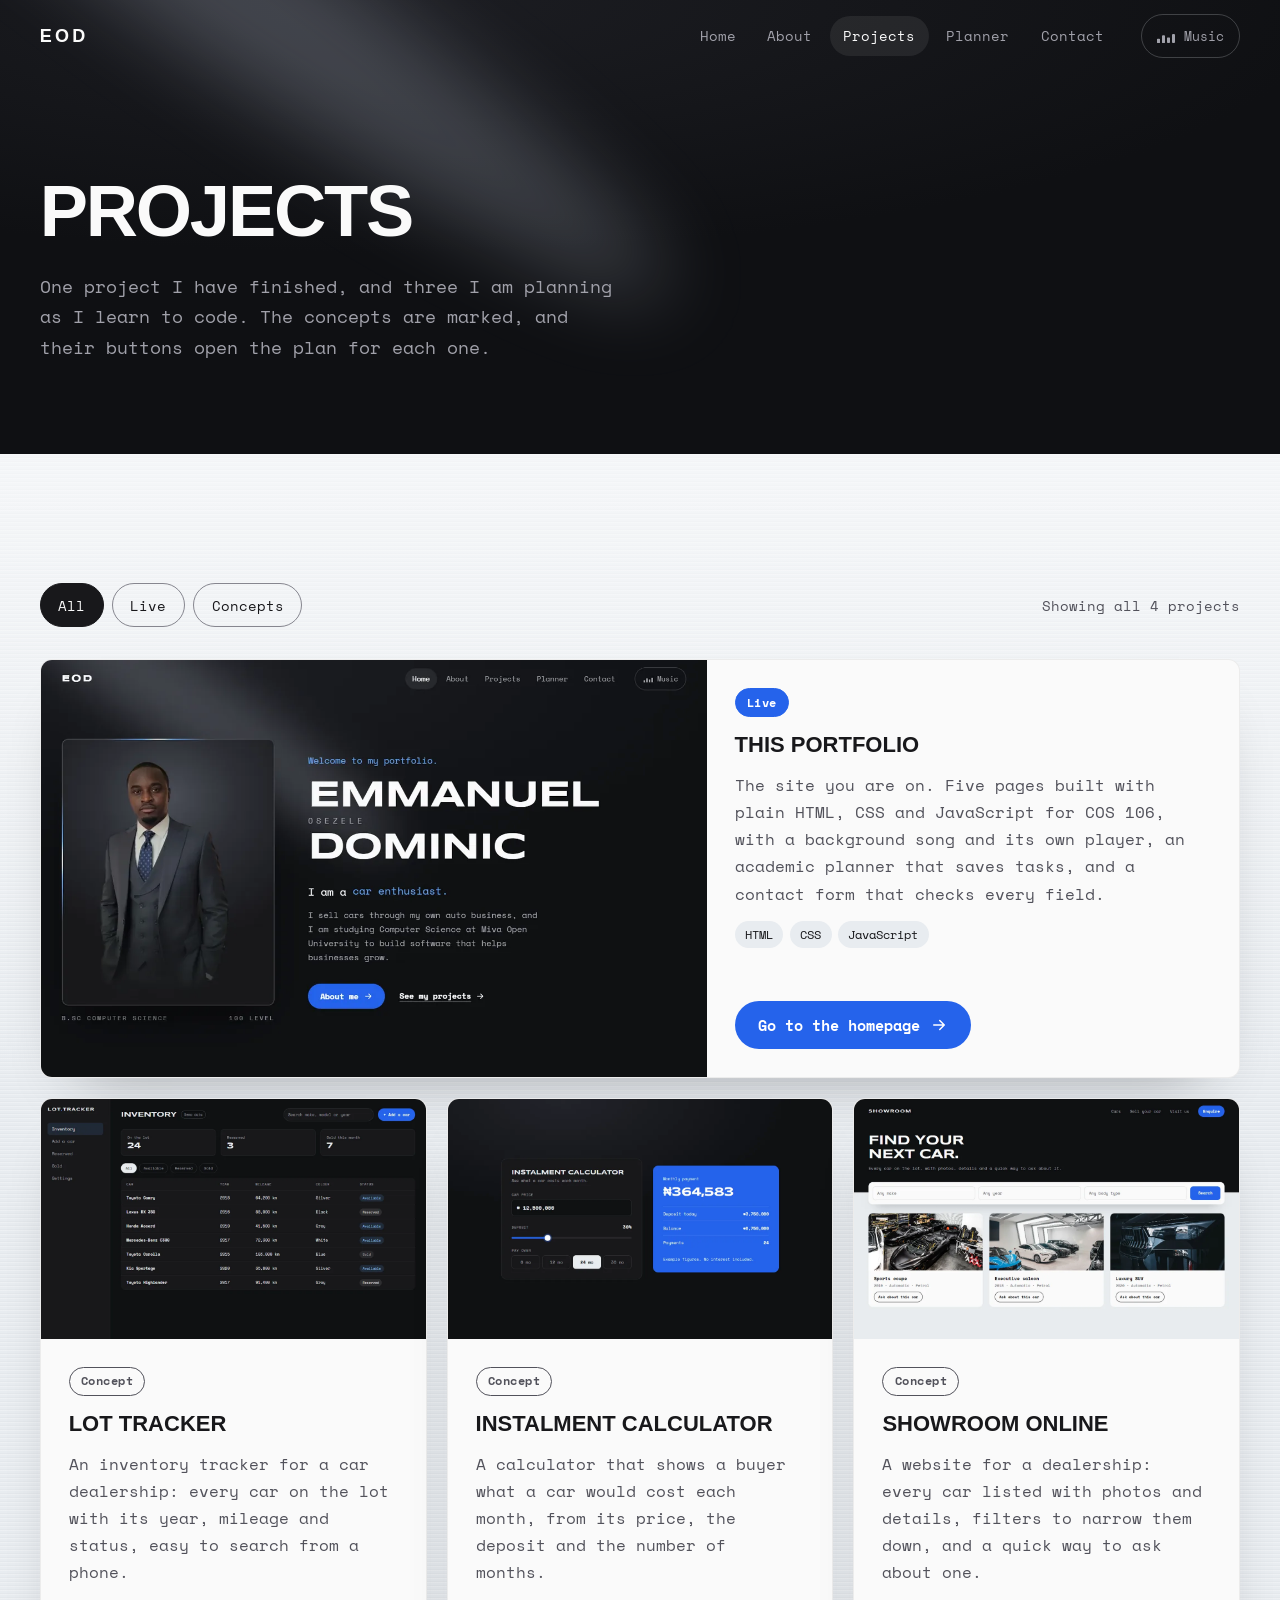
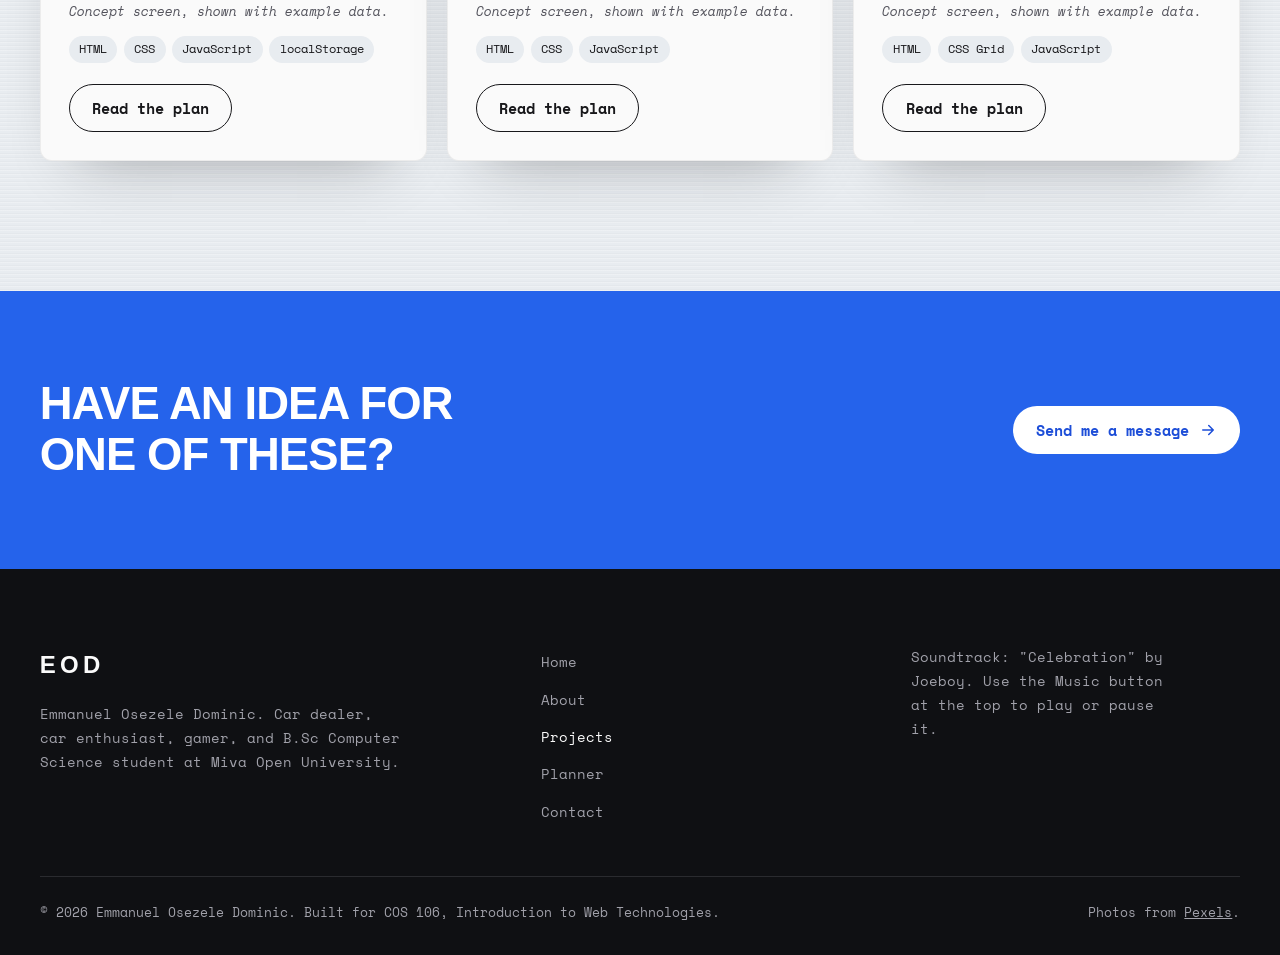
==== commit 77143ad8: "uploaded the new projects file just made a few changes to the file and then deleted and had it re-up" ====
--- a/projects.html
+++ b/projects.html
@@ -123,7 +123,7 @@
               <div class="project__body">
                 <span class="pill pill--solid">Live</span>
                 <h3 class="card-title">This portfolio</h3>
-                <p class="project__desc">The site you are on. Five pages built by hand for COS 106, with a background song and its own player, an academic planner that saves tasks, and a contact form that checks every field.</p>
+                <p class="project__desc">The site you are on. Five pages built with plain HTML, CSS and JavaScript for COS 106, with a background song and its own player, an academic planner that saves tasks, and a contact form that checks every field.</p>
                 <ul class="tags" aria-label="Built with"><li>HTML</li><li>CSS</li><li>JavaScript</li></ul>
                 <div class="project__actions">
                   <a class="btn btn--primary" href="index.html">Go to the homepage <svg class="icon" aria-hidden="true" viewBox="0 0 24 24" width="18" height="18"><path d="M5 12h14M13 6l6 6-6 6" fill="none" stroke="currentColor" stroke-width="2" stroke-linecap="round" stroke-linejoin="round"/></svg></a>
